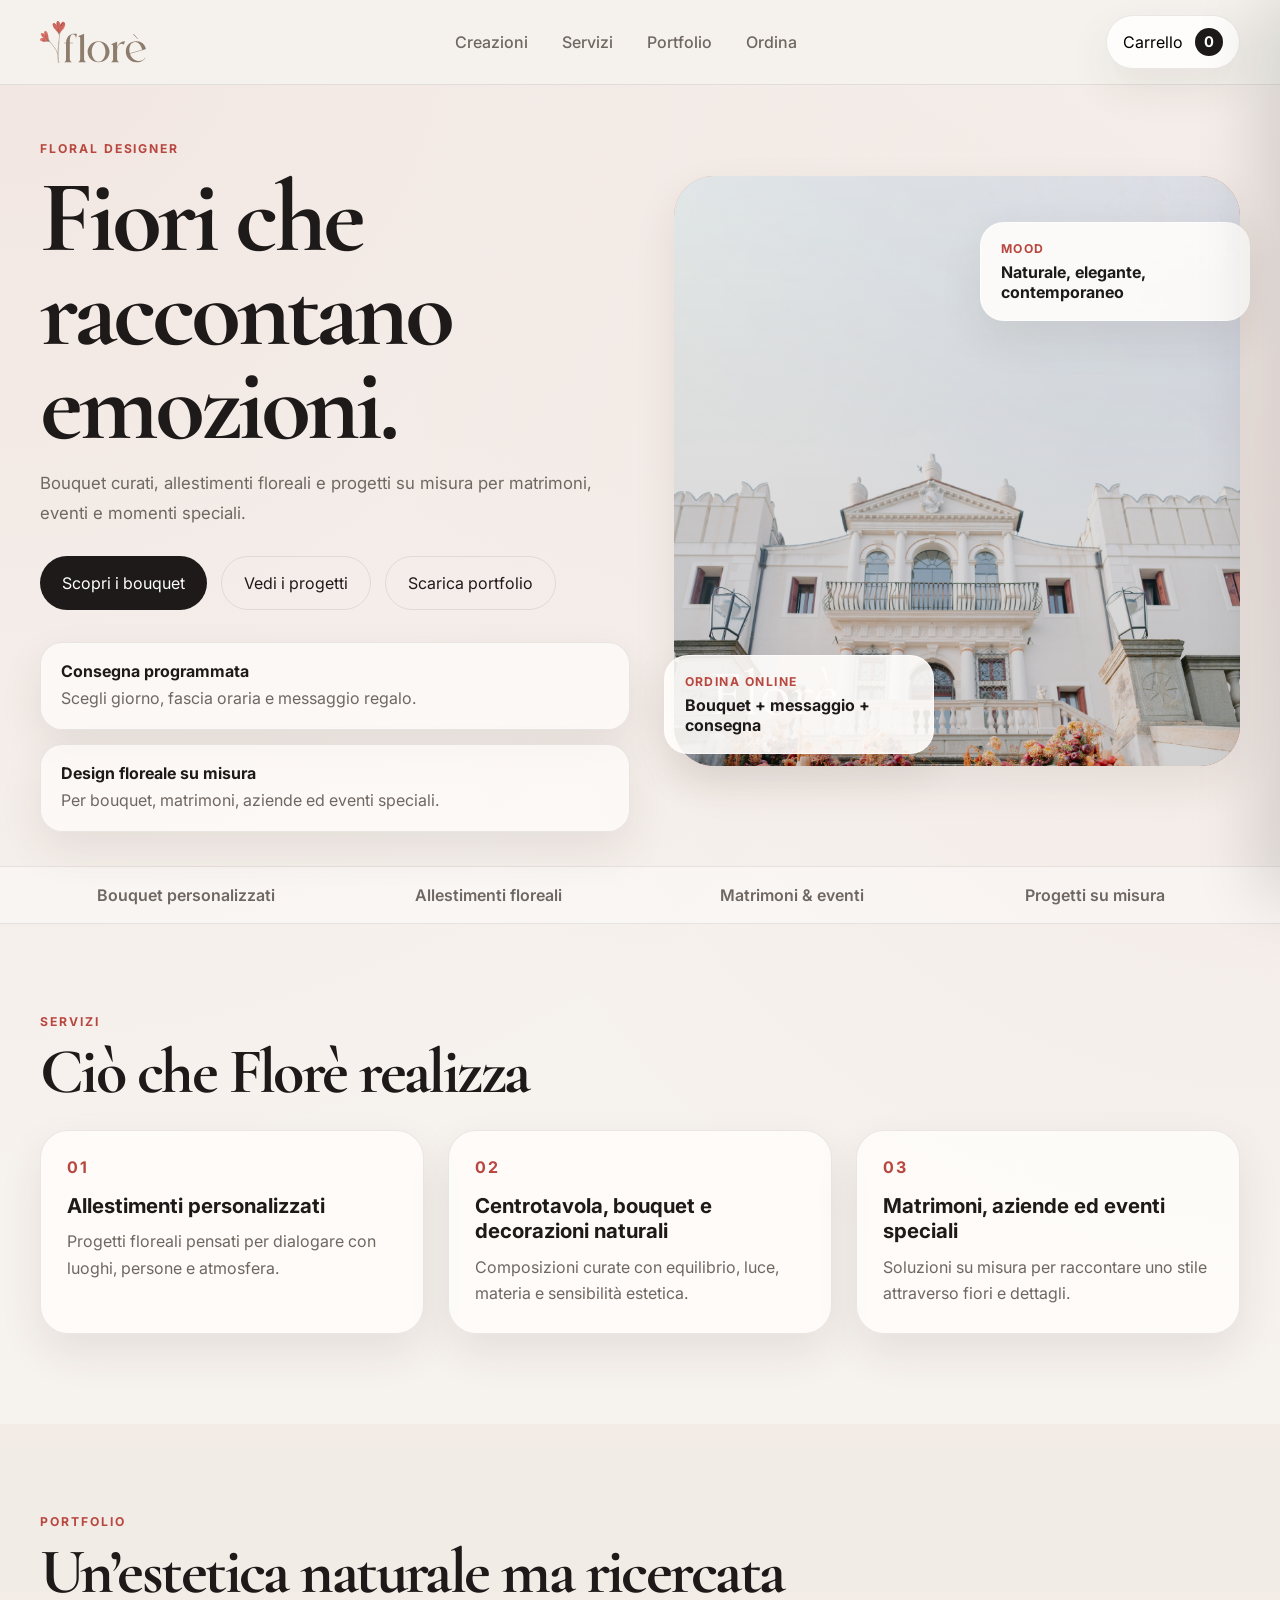
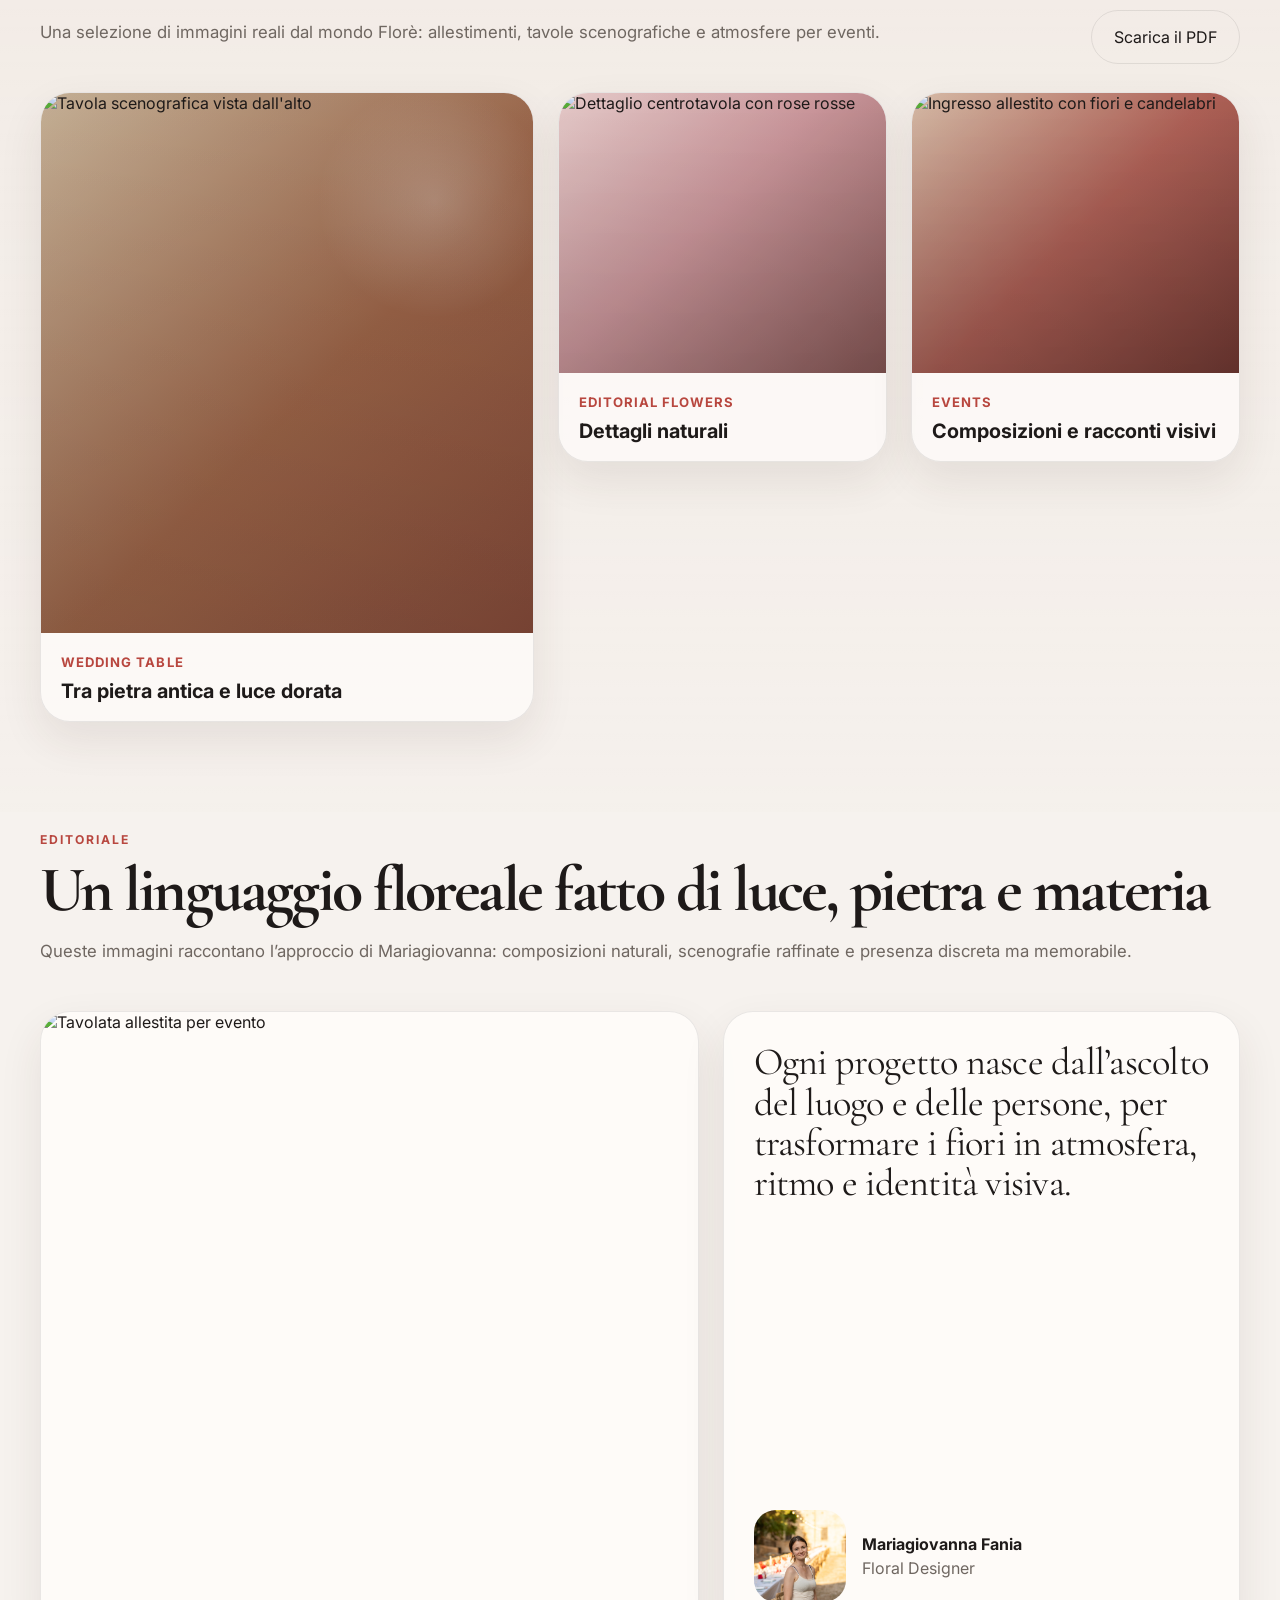
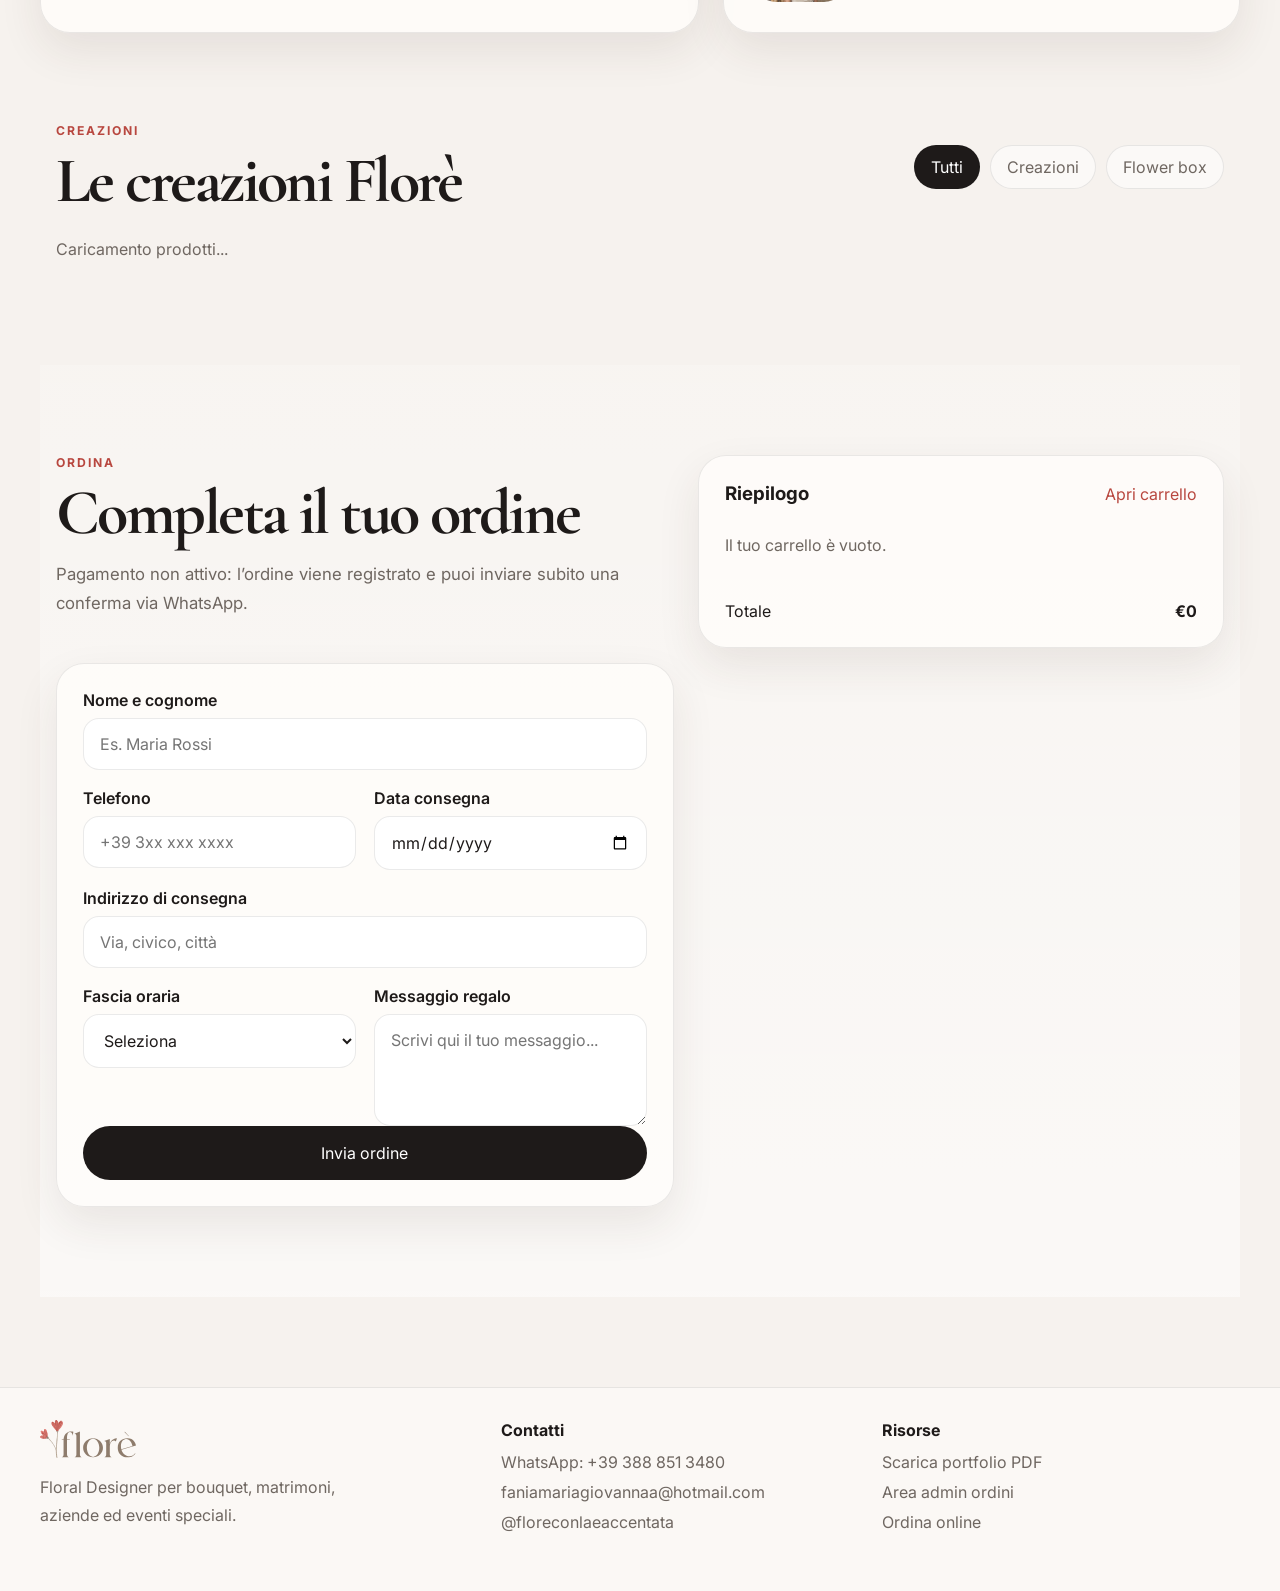
==== index.html @ 6ffa2787 "Update index.html" ====
<!DOCTYPE html>
<html lang="it">
<head>
  <meta charset="UTF-8" />
  <meta name="viewport" content="width=device-width, initial-scale=1.0" />
  <title>Florè — Flower Designer</title>
  <meta name="description" content="Bouquet, allestimenti floreali e progetti su misura per matrimoni, eventi e momenti speciali." />
  <link rel="preconnect" href="https://fonts.googleapis.com">
  <link rel="preconnect" href="https://fonts.gstatic.com" crossorigin>
  <link href="https://fonts.googleapis.com/css2?family=Cormorant+Garamond:wght@500;600;700&family=Inter:wght@400;500;600;700&display=swap" rel="stylesheet">
  <link rel="stylesheet" href="style.css" />
  <script src="https://cdn.jsdelivr.net/npm/@supabase/supabase-js@2"></script>
</head>
<body>
  <header class="site-header">
    <div class="container nav">
      <a href="#" class="brand" aria-label="Florè home">
        <img src="logo-flore.svg" alt="Florè" class="brand-logo" />
      </a>

      <button class="nav-toggle" id="navToggle" aria-label="Apri menu" type="button">☰</button>

      <nav class="desktop-nav">
        <a href="#bouquet">Creazioni</a>
        <a href="#servizi">Servizi</a>
        <a href="#portfolio">Portfolio</a>
        <a href="#checkout">Ordina</a>
      </nav>

      <div class="header-actions">
        <button class="cart-button" id="openCartBtn" aria-label="Apri carrello" type="button">
          <span>Carrello</span>
          <span class="cart-badge" id="cartCount">0</span>
        </button>
      </div>
    </div>

    <nav class="mobile-nav" id="mobileNav">
      <a href="#bouquet">Creazioni</a>
      <a href="#servizi">Servizi</a>
      <a href="#portfolio">Portfolio</a>
      <a href="#checkout">Ordina</a>
      <a href="portfolio-flore.pdf" download>Scarica portfolio</a>
    </nav>
  </header>

  <main>
    <section class="hero">
      <div class="container hero-grid">
        <div class="hero-copy">
          <p class="eyebrow">Floral Designer</p>
          <h1>Fiori che raccontano emozioni.</h1>
          <p class="hero-text">
            Bouquet curati, allestimenti floreali e progetti su misura per
            matrimoni, eventi e momenti speciali.
          </p>

          <div class="hero-actions">
            <a href="#bouquet" class="btn btn-primary">Scopri i bouquet</a>
            <a href="#portfolio" class="btn btn-secondary">Vedi i progetti</a>
            <a href="portfolio-flore.pdf" class="btn btn-secondary" download>Scarica portfolio</a>
          </div>

          <div class="hero-notes">
            <article class="note-card">
              <strong>Consegna programmata</strong>
              <span>Scegli giorno, fascia oraria e messaggio regalo.</span>
            </article>
            <article class="note-card">
              <strong>Design floreale su misura</strong>
              <span>Per bouquet, matrimoni, aziende ed eventi speciali.</span>
            </article>
          </div>
        </div>

        <div class="hero-media">
          <div class="hero-visual">
            <img src="hero-villa.png" alt="Allestimento floreale Florè in villa storica" class="hero-photo">
            <div class="hero-stamp">Florè</div>
          </div>
          <div class="hero-floating hero-floating-top">
            <span class="mini-label">Mood</span>
            <strong>Naturale, elegante, contemporaneo</strong>
          </div>
          <div class="hero-floating hero-floating-bottom">
            <span class="mini-label">Ordina online</span>
            <strong>Bouquet + messaggio + consegna</strong>
          </div>
        </div>
      </div>
    </section>

    <section class="strip">
      <div class="container strip-grid">
        <span>Bouquet personalizzati</span>
        <span>Allestimenti floreali</span>
        <span>Matrimoni & eventi</span>
        <span>Progetti su misura</span>
      </div>
    </section>

    <section class="section container" id="servizi">
      <div class="section-head">
        <div>
          <p class="eyebrow">Servizi</p>
          <h2>Ciò che Florè realizza</h2>
        </div>
      </div>

      <div class="services-grid">
        <article class="service-card">
          <div class="service-number">01</div>
          <h3>Allestimenti personalizzati</h3>
          <p>Progetti floreali pensati per dialogare con luoghi, persone e atmosfera.</p>
        </article>
        <article class="service-card">
          <div class="service-number">02</div>
          <h3>Centrotavola, bouquet e decorazioni naturali</h3>
          <p>Composizioni curate con equilibrio, luce, materia e sensibilità estetica.</p>
        </article>
        <article class="service-card">
          <div class="service-number">03</div>
          <h3>Matrimoni, aziende ed eventi speciali</h3>
          <p>Soluzioni su misura per raccontare uno stile attraverso fiori e dettagli.</p>
        </article>
      </div>
    </section>

    <section class="section portfolio-section" id="portfolio">
      <div class="container">
        <div class="section-head">
          <div>
            <p class="eyebrow">Portfolio</p>
            <h2>Un’estetica naturale ma ricercata</h2>
            <p class="section-copy">
              Una selezione di immagini reali dal mondo Florè: allestimenti, tavole scenografiche e atmosfere per eventi.
            </p>
          </div>
          <a href="portfolio-flore.pdf" class="btn btn-secondary" download>Scarica il PDF</a>
        </div>

        <div class="portfolio-grid">
          <article class="portfolio-card tall">
            <div class="portfolio-media media-1"><img src="hero-table-aerial.png" alt="Tavola scenografica vista dall'alto"></div>
            <div class="portfolio-content">
              <span class="portfolio-tag">Wedding table</span>
              <h3>Tra pietra antica e luce dorata</h3>
            </div>
          </article>

          <article class="portfolio-card">
            <div class="portfolio-media media-2"><img src="portfolio-table-detail.png" alt="Dettaglio centrotavola con rose rosse"></div>
            <div class="portfolio-content">
              <span class="portfolio-tag">Editorial flowers</span>
              <h3>Dettagli naturali</h3>
            </div>
          </article>

          <article class="portfolio-card">
            <div class="portfolio-media media-3"><img src="portfolio-archway.png" alt="Ingresso allestito con fiori e candelabri"></div>
            <div class="portfolio-content">
              <span class="portfolio-tag">Events</span>
              <h3>Composizioni e racconti visivi</h3>
            </div>
          </article>
        </div>
      </div>
    
    </section>

    <section class="section container editorial-section">
      <div class="section-head">
        <div>
          <p class="eyebrow">Editoriale</p>
          <h2>Un linguaggio floreale fatto di luce, pietra e materia</h2>
          <p class="section-copy">Queste immagini raccontano l’approccio di Mariagiovanna: composizioni naturali, scenografie raffinate e presenza discreta ma memorabile.</p>
        </div>
      </div>

      <div class="editorial-grid">
        <article class="editorial-card">
          <img src="portfolio-long-table.png" alt="Tavolata allestita per evento" class="editorial-photo">
        </article>
        <article class="editorial-card editorial-card-text">
          <p class="editorial-quote">Ogni progetto nasce dall’ascolto del luogo e delle persone, per trasformare i fiori in atmosfera, ritmo e identità visiva.</p>
          <div class="editorial-person">
            <img src="portfolio-mariagiovanna.png" alt="Mariagiovanna Fania" class="editorial-person-photo">
            <div>
              <strong>Mariagiovanna Fania</strong>
              <span>Floral Designer</span>
            </div>
          </div>
        </article>
      </div>

    <section class="section container" id="bouquet">
      <div class="section-head section-head-products">
        <div>
          <p class="eyebrow">Creazioni</p>
          <h2>Le creazioni Florè</h2>
        </div>

        <div class="filters">
          <button class="filter-btn active" data-filter="all" type="button">Tutti</button>
          <button class="filter-btn" data-filter="bouquet" type="button">Creazioni</button>
          <button class="filter-btn" data-filter="box" type="button">Flower box</button>
        </div>
      </div>

      <p id="productsState" class="state-message">Caricamento prodotti...</p>
      <div id="products" class="products-grid"></div>
    </section>

    <section class="section checkout-section" id="checkout">
      <div class="container checkout-layout">
        <div>
          <div class="section-head">
            <div>
              <p class="eyebrow">Ordina</p>
              <h2>Completa il tuo ordine</h2>
              <p class="section-copy">Pagamento non attivo: l’ordine viene registrato e puoi inviare subito una conferma via WhatsApp.</p>
            </div>
          </div>

          <form id="checkoutForm" class="checkout-card">
            <div class="form-grid">
              <div class="field full">
                <label for="customerName">Nome e cognome</label>
                <input type="text" id="customerName" required placeholder="Es. Maria Rossi">
              </div>

              <div class="field">
                <label for="customerPhone">Telefono</label>
                <input type="tel" id="customerPhone" required placeholder="+39 3xx xxx xxxx">
              </div>

              <div class="field">
                <label for="deliveryDate">Data consegna</label>
                <input type="date" id="deliveryDate" required>
              </div>

              <div class="field full">
                <label for="deliveryAddress">Indirizzo di consegna</label>
                <input type="text" id="deliveryAddress" required placeholder="Via, civico, città">
              </div>

              <div class="field">
                <label for="deliveryTime">Fascia oraria</label>
                <select id="deliveryTime" required>
                  <option value="">Seleziona</option>
                  <option>09:00 - 12:00</option>
                  <option>12:00 - 15:00</option>
                  <option>15:00 - 18:00</option>
                  <option>18:00 - 20:00</option>
                </select>
              </div>

              <div class="field">
                <label for="cardMessage">Messaggio regalo</label>
                <textarea id="cardMessage" rows="4" placeholder="Scrivi qui il tuo messaggio..."></textarea>
              </div>
            </div>

            <button class="btn btn-primary btn-block" id="submitOrderBtn" type="submit">Invia ordine</button>
          </form>
        </div>

        <aside class="summary-card">
          <div class="summary-head">
            <h3>Riepilogo</h3>
            <button class="text-button" id="openCartBtnSecondary" type="button">Apri carrello</button>
          </div>

          <div id="summaryItems" class="summary-items">
            <p class="empty-message">Il tuo carrello è vuoto.</p>
          </div>

          <div class="summary-row total-row">
            <span>Totale</span>
            <strong id="summaryTotal">€0</strong>
          </div>
        </aside>
      </div>
    </section>
  </main>

  <footer class="site-footer">
    <div class="container footer-grid">
      <div>
        <img src="logo-flore.svg" alt="Florè" class="footer-logo">
        <p class="footer-copy">Floral Designer per bouquet, matrimoni, aziende ed eventi speciali.</p>
      </div>

      <div>
        <h4>Contatti</h4>
        <ul class="footer-list">
          <li><a href="https://wa.me/393888513480?text=Ciao%20Flor%C3%A8%2C%20vorrei%20ricevere%20informazioni%20sulle%20tue%20creazioni%20floreali." target="_blank" rel="noreferrer">WhatsApp: +39 388 851 3480</a></li>
          <li><a href="mailto:faniamariagiovannaa@hotmail.com">faniamariagiovannaa@hotmail.com</a></li>
          <li><a href="https://instagram.com/floreconlaeaccentata" target="_blank" rel="noreferrer">@floreconlaeaccentata</a></li>
        </ul>
      </div>

      <div>
        <h4>Risorse</h4>
        <ul class="footer-list">
          <li><a href="portfolio-flore.pdf" download>Scarica portfolio PDF</a></li>
          <li><a href="admin.html">Area admin ordini</a></li>
          <li><a href="#checkout">Ordina online</a></li>
        </ul>
      </div>
    </div>
  </footer>

  <aside class="cart-drawer" id="cartDrawer" aria-hidden="true">
    <div class="cart-overlay" id="cartOverlay"></div>

    <div class="cart-panel">
      <div class="cart-header">
        <h3>Il tuo carrello</h3>
        <button class="icon-button" id="closeCartBtn" type="button" aria-label="Chiudi carrello">✕</button>
      </div>

      <div id="cartItems" class="cart-items">
        <p class="empty-message">Non hai ancora aggiunto prodotti.</p>
      </div>

      <div class="cart-footer">
        <div class="summary-row total-row">
          <span>Totale</span>
          <strong id="cartTotal">€0</strong>
        </div>
        <a href="#checkout" class="btn btn-primary btn-block" id="goCheckoutBtn">Vai al checkout</a>
      </div>
    </div>
  </aside>

  <div class="toast" id="toast"></div>


  <div class="wa-modal" id="waModal" aria-hidden="true">
    <div class="wa-modal-overlay" id="waModalOverlay"></div>
    <div class="wa-modal-card">
      <span class="mini-label">Ordine registrato</span>
      <h3>Continua su WhatsApp</h3>
      <p>Per confermare più rapidamente il tuo ordine, puoi inviare subito il messaggio già compilato a Florè.</p>
      <div class="wa-modal-actions">
        <a href="#" id="waModalLink" class="btn btn-primary btn-block" target="_blank" rel="noreferrer">Apri WhatsApp</a>
        <button type="button" id="waModalClose" class="btn btn-secondary btn-block">Chiudi</button>
      </div>
    </div>
  </div>

  <script src="script.js"></script>
</body>
</html>
---- style.css ----
*{box-sizing:border-box}
:root{
  --bg:#f6f2ee;
  --bg-2:#efe7e0;
  --surface:#fffdfb;
  --surface-2:#f8f1eb;
  --text:#1e1a19;
  --muted:#6f6761;
  --line:rgba(30,26,25,.09);
  --brand:#b8473f;
  --brand-dark:#973a34;
  --shadow:0 18px 44px rgba(63,42,37,.09);
  --radius:28px;
  --container:1200px;
}
html{scroll-behavior:smooth}
body{
  margin:0;
  font-family:"Inter",sans-serif;
  color:var(--text);
  background:
    radial-gradient(circle at top left, rgba(184,71,63,.07), transparent 24%),
    radial-gradient(circle at right 10%, rgba(184,71,63,.05), transparent 20%),
    var(--bg);
}
body.no-scroll{overflow:hidden}
img{display:block;max-width:100%}
.container{width:min(calc(100% - 32px), var(--container));margin:0 auto}
.section{padding:90px 0}
.site-header{
  position:sticky;top:0;z-index:70;
  background:rgba(246,242,238,.9);
  border-bottom:1px solid var(--line);
  backdrop-filter:blur(16px);
}
.nav{
  display:flex;align-items:center;justify-content:space-between;gap:16px;min-height:84px;
}
.brand{display:inline-flex;align-items:center}
.brand-logo{height:42px;width:auto}
.desktop-nav{display:flex;gap:34px}
.desktop-nav a,.mobile-nav a{
  text-decoration:none;color:var(--muted);font-weight:500
}
.desktop-nav a:hover,.mobile-nav a:hover{color:var(--text)}
.nav-toggle{
  display:none;border:none;background:transparent;font-size:1.6rem;color:var(--text);cursor:pointer
}
.mobile-nav{
  display:none;
  border-top:1px solid var(--line);
  padding:0 16px 16px;
  background:rgba(246,242,238,.96);
}
.mobile-nav.open{display:grid;gap:14px}
.cart-button,.btn,.filter-btn,.icon-button,.text-button,.qty-button{
  font:inherit;border:none;cursor:pointer
}
.cart-button{
  display:inline-flex;align-items:center;gap:12px;
  background:var(--surface);
  border:1px solid var(--line);
  box-shadow:var(--shadow);
  border-radius:999px;padding:12px 16px;
}
.cart-badge{
  width:28px;height:28px;border-radius:50%;
  display:grid;place-items:center;
  background:var(--text);color:#fff;font-size:.92rem;font-weight:700
}
.hero{padding:56px 0 34px}
.hero-grid{
  display:grid;grid-template-columns:1.02fr .98fr;gap:44px;align-items:center
}
.eyebrow{
  margin:0 0 14px;
  color:var(--brand);text-transform:uppercase;letter-spacing:.16em;font-size:.76rem;font-weight:700
}
.hero h1,.section-head h2{
  margin:0;
  font-family:"Cormorant Garamond",serif;
  line-height:.92;letter-spacing:-.04em
}
.hero h1{font-size:clamp(3.8rem, 8vw, 7rem);max-width:7ch}
.hero-text,.section-copy{
  color:var(--muted);line-height:1.75;font-size:1.05rem
}
.hero-actions{display:flex;flex-wrap:wrap;gap:14px;margin-top:28px}
.btn{
  min-height:54px;padding:0 22px;border-radius:999px;
  display:inline-flex;align-items:center;justify-content:center;text-decoration:none;
  transition:transform .18s ease, background .18s ease
}
.btn:hover{transform:translateY(-1px)}
.btn-primary{background:var(--text);color:#fff}
.btn-primary:hover{background:#111}
.btn-secondary{background:transparent;border:1px solid var(--line);color:var(--text)}
.btn-block{width:100%}
.hero-notes{display:grid;gap:14px;margin-top:32px}
.note-card{
  background:rgba(255,253,251,.72);
  border:1px solid var(--line);
  border-radius:22px;
  box-shadow:var(--shadow);
  padding:18px 20px;
}
.note-card strong{display:block;margin-bottom:5px}
.note-card span{color:var(--muted);line-height:1.55}
.hero-media{position:relative;min-height:620px}
.hero-visual{
  min-height:590px;border-radius:40px;box-shadow:var(--shadow);
  background:
    radial-gradient(circle at 76% 23%, rgba(255,255,255,.42), transparent 14%),
    radial-gradient(circle at 70% 76%, rgba(255,255,255,.28), transparent 16%),
    linear-gradient(155deg, #d7a693 0%, #c27b72 40%, #b8473f 100%);
  position:relative;overflow:hidden
}
.hero-visual:before{
  content:"";
  position:absolute;inset:0;
  background:
    radial-gradient(circle at 70% 26%, rgba(255,255,255,.5) 0 9%, transparent 10%),
    radial-gradient(circle at 83% 36%, rgba(255,255,255,.28) 0 7%, transparent 8%),
    radial-gradient(circle at 64% 43%, rgba(255,255,255,.36) 0 7%, transparent 8%),
    radial-gradient(circle at 71% 56%, rgba(255,255,255,.26) 0 8%, transparent 9%);
}
.hero-stamp{
  position:absolute;left:36px;bottom:34px;
  font-family:"Cormorant Garamond",serif;font-size:4rem;color:rgba(255,255,255,.85)
}
.hero-floating{
  position:absolute;
  background:rgba(255,253,251,.9);
  border:1px solid rgba(255,255,255,.65);
  border-radius:24px;
  box-shadow:var(--shadow);
  padding:18px 20px;
  max-width:270px
}
.hero-floating-top{right:-10px;top:46px}
.hero-floating-bottom{left:-10px;bottom:42px}
.mini-label{
  display:block;margin-bottom:6px;
  color:var(--brand);text-transform:uppercase;letter-spacing:.12em;font-size:.76rem;font-weight:700
}
.strip{
  padding:18px 0;border-top:1px solid var(--line);border-bottom:1px solid var(--line);
  background:rgba(255,255,255,.35)
}
.strip-grid{
  display:grid;grid-template-columns:repeat(4,1fr);gap:12px;text-align:center;font-weight:600;color:var(--muted)
}
.section-head{
  display:flex;justify-content:space-between;align-items:end;gap:16px;margin-bottom:28px
}
.section-head h2{font-size:clamp(2.3rem, 5vw, 4rem)}
.services-grid{
  display:grid;grid-template-columns:repeat(3,1fr);gap:24px
}
.service-card,.summary-card,.checkout-card,.product-card{
  background:rgba(255,253,251,.82);
  border:1px solid var(--line);
  border-radius:28px;
  box-shadow:var(--shadow)
}
.service-card{padding:26px}
.service-number{
  color:var(--brand);font-weight:700;letter-spacing:.12em;margin-bottom:16px
}
.service-card h3{margin:0 0 10px;font-size:1.28rem;line-height:1.25}
.service-card p{margin:0;color:var(--muted);line-height:1.65}
.portfolio-section{background:linear-gradient(180deg, rgba(255,255,255,.18), rgba(255,255,255,.4)), var(--bg-2)}
.portfolio-grid{
  display:grid;grid-template-columns:1.2fr .8fr .8fr;gap:24px
}
.portfolio-card{
  overflow:hidden;border-radius:30px;background:rgba(255,253,251,.7);border:1px solid var(--line);box-shadow:var(--shadow)
}
.portfolio-card.tall{grid-row:span 2}
.portfolio-media{
  min-height:280px;
  background-size:cover;background-position:center;
}
.tall .portfolio-media{min-height:100%}
.media-1{
  background:
    linear-gradient(180deg, rgba(0,0,0,.08), rgba(0,0,0,.05)),
    radial-gradient(circle at 80% 20%, rgba(255,255,255,.25), transparent 20%),
    linear-gradient(135deg, #d8c1a4, #a56a4c 55%, #8d4f3d);
}
.media-2{
  background:
    linear-gradient(180deg, rgba(0,0,0,.05), rgba(0,0,0,.08)),
    linear-gradient(135deg, #f6d9d8, #d8a0a5 45%, #8d5b59);
}
.media-3{
  background:
    linear-gradient(180deg, rgba(0,0,0,.06), rgba(0,0,0,.12)),
    linear-gradient(135deg, #e7cab4, #bc685d 50%, #7d3f38);
}
.portfolio-content{padding:18px 20px}
.portfolio-tag{color:var(--brand);font-size:.82rem;font-weight:700;letter-spacing:.08em;text-transform:uppercase}
.portfolio-content h3{margin:8px 0 0;font-size:1.24rem}
.section-head-products{align-items:center}
.filters{display:flex;flex-wrap:wrap;gap:10px}
.filter-btn{
  border:1px solid var(--line);padding:11px 16px;border-radius:999px;background:rgba(255,255,255,.55);color:var(--muted)
}
.filter-btn.active{background:var(--text);color:#fff}
.state-message{color:var(--muted);margin:0 0 16px}
.state-message.hidden{display:none}
.products-grid{
  display:grid;grid-template-columns:repeat(3,minmax(0,1fr));gap:28px
}
.product-card{overflow:hidden;display:flex;flex-direction:column}
.product-image{
  aspect-ratio:4/3;background:
    radial-gradient(circle at 74% 22%, rgba(255,255,255,.5), transparent 20%),
    linear-gradient(155deg, #e0b9b1 0%, #cb847b 50%, #b8473f 100%)
}
.product-image img{width:100%;height:100%;object-fit:cover}
.product-content{padding:22px;display:flex;flex-direction:column;gap:12px;flex:1}
.product-category{
  display:inline-flex;align-items:center;min-height:32px;padding:0 12px;border-radius:999px;
  background:var(--surface-2);color:var(--brand);font-size:.8rem;font-weight:700;text-transform:capitalize
}
.product-title{margin:0;font-size:1.44rem;line-height:1.15}
.product-description{margin:0;color:var(--muted);line-height:1.65;min-height:54px}
.product-bottom{display:flex;justify-content:space-between;align-items:end;gap:16px;margin-top:auto}
.product-price{font-size:1.64rem;font-weight:800}
.checkout-section{background:linear-gradient(180deg, rgba(255,255,255,.2), rgba(255,255,255,.5))}
.checkout-layout{display:grid;grid-template-columns:1.08fr .92fr;gap:24px;align-items:start}
.checkout-card,.summary-card{padding:26px}
.form-grid{display:grid;grid-template-columns:repeat(2,1fr);gap:18px}
.field{display:flex;flex-direction:column;gap:8px}
.field.full{grid-column:1/-1}
label{font-weight:600}
input,select,textarea{
  width:100%;padding:15px 16px;border-radius:16px;border:1px solid var(--line);
  background:rgba(255,255,255,.88);font:inherit;color:var(--text);resize:vertical
}
input:focus,select:focus,textarea:focus{
  outline:2px solid rgba(184,71,63,.16);border-color:rgba(184,71,63,.45)
}
.summary-head,.summary-row{
  display:flex;justify-content:space-between;align-items:center;gap:12px
}
.summary-head{margin-bottom:14px}
.summary-head h3{margin:0}
.summary-items{display:grid;gap:10px;margin-bottom:18px}
.summary-item,.cart-item{display:grid;gap:8px;padding:14px 0;border-bottom:1px solid var(--line)}
.summary-item-top,.cart-item-top{
  display:flex;align-items:start;justify-content:space-between;gap:12px
}
.summary-item small,.cart-item small,.empty-message{color:var(--muted)}
.total-row{padding-top:12px}
.text-button{background:transparent;color:var(--brand);padding:0}
.cart-drawer{
  position:fixed;inset:0;z-index:95;pointer-events:none
}
.cart-drawer.open{pointer-events:auto}
.cart-overlay{
  position:absolute;inset:0;background:rgba(28,21,19,.34);opacity:0;transition:opacity .22s ease
}
.cart-drawer.open .cart-overlay{opacity:1}
.cart-panel{
  position:absolute;top:0;right:0;height:100%;width:min(460px,100%);
  background:var(--surface);border-left:1px solid var(--line);
  box-shadow:-24px 0 60px rgba(0,0,0,.12);
  display:flex;flex-direction:column;padding:24px;
  transform:translateX(100%);transition:transform .24s ease
}
.cart-drawer.open .cart-panel{transform:translateX(0)}
.cart-header,.cart-footer{
  display:flex;justify-content:space-between;align-items:center;gap:14px
}
.cart-header{padding-bottom:14px;border-bottom:1px solid var(--line)}
.cart-header h3{margin:0;font-size:1.9rem;font-family:"Cormorant Garamond",serif}
.cart-items{flex:1;overflow:auto;padding:8px 0}
.icon-button{
  width:46px;height:46px;border-radius:50%;background:var(--surface-2);font-size:1.1rem
}
.cart-actions-inline{
  display:flex;align-items:center;gap:8px;flex-wrap:wrap
}
.qty-button{
  width:34px;height:34px;border-radius:10px;border:1px solid var(--line);background:#fff
}
.toast{
  position:fixed;left:50%;bottom:26px;transform:translateX(-50%) translateY(20px);
  padding:14px 18px;border-radius:999px;background:var(--text);color:#fff;
  opacity:0;pointer-events:none;transition:.22s ease;z-index:120
}
.toast.show{opacity:1;transform:translateX(-50%) translateY(0)}
@media (max-width:1100px){
  .hero-grid,.checkout-layout,.products-grid,.services-grid,.portfolio-grid,.strip-grid{grid-template-columns:1fr 1fr}
  .portfolio-card.tall{grid-row:auto}
  .hero-media{min-height:480px}
  .hero-visual{min-height:450px}
}
@media (max-width:840px){
  .desktop-nav{display:none}
  .nav-toggle{display:block}
  .hero-grid,.checkout-layout,.products-grid,.services-grid,.portfolio-grid,.strip-grid,.form-grid{grid-template-columns:1fr}
  .hero h1{max-width:none}
  .hero-media{min-height:auto}
  .hero-visual{min-height:360px}
  .hero-floating-top{right:14px;top:14px}
  .hero-floating-bottom{left:14px;bottom:14px}
  .section{padding:70px 0}
  .section-head{flex-direction:column;align-items:start}
}
@media (max-width:560px){
  .container{width:min(calc(100% - 20px), var(--container))}
  .nav{min-height:76px}
  .brand-logo{height:34px}
  .cart-button{padding:10px 14px}
  .cart-button span:first-child{display:none}
  .hero h1{font-size:3.2rem}
  .hero-text,.section-copy{font-size:1rem}
  .hero-visual{min-height:300px;border-radius:28px}
  .hero-stamp{font-size:2.8rem;left:20px;bottom:18px}
  .hero-floating{max-width:220px;padding:14px 16px}
  .product-content,.service-card,.checkout-card,.summary-card,.cart-panel{padding:18px}
  .product-price{font-size:1.45rem}
}


.header-actions{display:flex;align-items:center;gap:14px}
.ghost-link{text-decoration:none;color:var(--muted);font-weight:600}
.ghost-link:hover{color:var(--text)}
.desktop-only{display:inline-flex}
.footer-logo{height:38px;width:auto;margin-bottom:16px}
.site-footer{
  padding:32px 0 46px;
  border-top:1px solid var(--line);
  background:rgba(255,253,251,.6)
}
.footer-grid{
  display:grid;
  grid-template-columns:1.1fr .9fr .9fr;
  gap:24px
}
.footer-copy{color:var(--muted);line-height:1.7;max-width:34ch}
.site-footer h4{margin:0 0 12px;font-size:1rem}
.footer-list{list-style:none;padding:0;margin:0;display:grid;gap:10px}
.footer-list a{text-decoration:none;color:var(--muted)}
.footer-list a:hover{color:var(--text)}
.admin-body{background:var(--bg)}
.admin-wrap{display:grid;gap:24px}
.admin-grid{display:grid;grid-template-columns:.86fr 1.14fr;gap:24px;align-items:start}
.admin-title{margin:0 0 18px;font-size:1.4rem}
.admin-form{grid-template-columns:1fr}
.admin-actions-row{display:flex;gap:10px;flex-wrap:wrap;margin-top:18px}
.orders-list{display:grid;gap:14px}
.order-admin-card{
  border:1px solid var(--line);
  border-radius:18px;
  padding:16px;
  background:rgba(255,255,255,.6)
}
.order-admin-head{
  display:flex;justify-content:space-between;gap:12px;align-items:start;margin-bottom:10px
}
.order-meta{color:var(--muted);display:grid;gap:5px;font-size:.95rem}
.order-items-list{margin-top:12px;padding-top:12px;border-top:1px solid var(--line);display:grid;gap:8px}
.admin-chip{
  display:inline-flex;align-items:center;min-height:30px;padding:0 10px;border-radius:999px;
  background:var(--surface-2);color:var(--brand);font-size:.82rem;font-weight:700
}
@media (max-width:840px){
  .footer-grid,.admin-grid{grid-template-columns:1fr}
  .desktop-only{display:none}
}


/* v5 mobile & hierarchy fixes */
.hero-actions .btn{white-space:nowrap}
.summary-card{position:sticky;top:106px}
.site-header .container{position:relative}
@media (max-width:840px){
  .summary-card{position:static}
}
@media (max-width:560px){
  .container{width:min(calc(100% - 16px), var(--container))}
  .nav{min-height:64px;gap:8px}
  .site-header{backdrop-filter:blur(10px)}
  .brand-logo{height:28px}
  .nav-toggle{
    width:42px;height:42px;display:grid;place-items:center;
    padding:0;border-radius:12px;background:transparent;font-size:2rem;line-height:1
  }
  .header-actions{gap:8px}
  .cart-button{
    width:46px;height:46px;min-height:46px;
    padding:0;justify-content:center;border-radius:50%
  }
  .cart-badge{
    width:34px;height:34px;font-size:1rem
  }
  .hero{padding:18px 0 18px}
  .hero-grid{gap:18px}
  .hero h1{font-size:2.75rem;line-height:.96}
  .eyebrow{margin-bottom:10px;font-size:.72rem}
  .hero-text{margin-top:14px}
  .hero-actions{
    display:grid;grid-template-columns:1fr 1fr;gap:10px;margin-top:20px
  }
  .hero-actions .btn{
    width:100%;min-height:48px;padding:0 14px;font-size:1rem
  }
  .hero-actions .btn:last-child{grid-column:1 / -1}
  .hero-notes{margin-top:18px}
  .note-card{padding:16px;border-radius:18px}
  .hero-visual{min-height:220px}
  .hero-floating{display:none}
  .strip{padding:12px 0}
  .strip-grid{gap:8px;font-size:.88rem}
  .section{padding:46px 0}
  .section-head{margin-bottom:18px}
  .section-head h2{font-size:2.2rem}
  .service-card{padding:18px;border-radius:20px}
  .products-grid{gap:18px}
  .product-card{border-radius:20px}
  .product-content{padding:16px}
  .product-description{min-height:auto}
  .checkout-card,.summary-card{padding:16px;border-radius:20px}
  .form-grid{gap:14px}
  input,select,textarea{padding:14px 15px}
  .cart-panel{padding:18px}
  .cart-header h3{font-size:1.6rem}
  .footer-grid{gap:18px}
}


.admin-stats{
  display:grid;
  grid-template-columns:1fr 1fr;
  gap:12px;
  margin-top:18px
}
.admin-stat-card{
  border:1px solid var(--line);
  border-radius:18px;
  padding:14px 16px;
  background:rgba(255,255,255,.6);
  display:grid;
  gap:6px
}
.admin-stat-card small{color:var(--muted)}
.admin-stat-card strong{font-size:1.6rem}
.orders-toolbar{
  display:flex;
  align-items:flex-start;
  justify-content:space-between;
  gap:16px;
  margin-bottom:18px
}
.orders-filters{
  display:flex;
  flex-wrap:wrap;
  gap:10px
}
.order-actions{
  display:flex;
  gap:10px;
  flex-wrap:wrap;
  margin-top:14px
}
.btn-danger{
  background:#8e2f29;
  color:#fff
}
.btn-danger:hover{
  background:#772620
}
@media (max-width:840px){
  .orders-toolbar{flex-direction:column}
  .admin-stats{grid-template-columns:1fr}
}


.products-admin-grid{grid-template-columns:.9fr 1.1fr}
.admin-separator{
  border:none;
  border-top:1px solid var(--line);
  margin:20px 0
}
.product-admin-preview{
  display:grid;
  grid-template-columns:140px 1fr;
  gap:16px;
  align-items:start;
  margin-top:10px
}
.product-admin-image{
  border:1px solid var(--line);
  border-radius:16px;
  overflow:hidden;
  min-height:120px;
  background:rgba(255,255,255,.6);
  display:grid;
  place-items:center;
  color:var(--muted);
  text-align:center;
  padding:10px
}
.product-admin-image img{
  width:100%;
  height:120px;
  object-fit:cover
}
@media (max-width:840px){
  .products-admin-grid{grid-template-columns:1fr}
  .product-admin-preview{grid-template-columns:1fr}
  .product-admin-image img{height:180px}
}

/* v8 links between admin sections */
@media (max-width:840px){
  .header-actions{flex-wrap:wrap}
}


/* v9 frontend image upgrade */
.hero-photo{
  width:100%;
  height:100%;
  object-fit:cover;
  display:block;
  position:absolute;
  inset:0;
}
.hero-visual::after{
  content:"";
  position:absolute;
  inset:0;
  background:linear-gradient(180deg, rgba(0,0,0,.05), rgba(0,0,0,.12) 40%, rgba(0,0,0,.18));
}
.hero-stamp{
  z-index:2;
  color:rgba(255,255,255,.92)
}
.portfolio-media{
  min-height:280px;
  position:relative;
  overflow:hidden;
}
.portfolio-media img{
  width:100%;
  height:100%;
  object-fit:cover;
  display:block;
}
.portfolio-media::after{
  content:"";
  position:absolute;
  inset:0;
  background:linear-gradient(180deg, rgba(0,0,0,.02), rgba(0,0,0,.12));
  pointer-events:none;
}
.editorial-section{
  padding-top:20px;
}
.editorial-grid{
  display:grid;
  grid-template-columns:1.12fr .88fr;
  gap:24px;
  align-items:stretch;
}
.editorial-card{
  background:rgba(255,253,251,.82);
  border:1px solid var(--line);
  border-radius:30px;
  overflow:hidden;
  box-shadow:var(--shadow);
}
.editorial-photo{
  width:100%;
  height:100%;
  min-height:620px;
  object-fit:cover;
  display:block;
}
.editorial-card-text{
  padding:30px;
  display:flex;
  flex-direction:column;
  justify-content:space-between;
  gap:24px;
}
.editorial-quote{
  margin:0;
  font-family:"Cormorant Garamond",serif;
  font-size:2.4rem;
  line-height:1.05;
  letter-spacing:-.02em;
}
.editorial-person{
  display:flex;
  align-items:center;
  gap:16px;
}
.editorial-person-photo{
  width:92px;
  height:92px;
  border-radius:22px;
  object-fit:cover;
}
.editorial-person span{
  display:block;
  color:var(--muted);
  margin-top:4px;
}
@media (max-width:1100px){
  .editorial-grid{grid-template-columns:1fr}
  .editorial-photo{min-height:420px}
}
@media (max-width:560px){
  .hero h1{font-size:2.5rem}
  .hero-visual{min-height:260px}
  .editorial-card{border-radius:22px}
  .editorial-card-text{padding:18px}
  .editorial-quote{font-size:1.9rem}
  .editorial-person-photo{width:72px;height:72px;border-radius:18px}
  .portfolio-media{min-height:220px}
}


/* v10 front-end polish */
.desktop-nav a,
.mobile-nav a{
  position:relative;
}
.desktop-nav a::after{
  content:"";
  position:absolute;
  left:0;
  right:0;
  bottom:-8px;
  height:2px;
  background:var(--brand);
  transform:scaleX(0);
  transform-origin:center;
  transition:transform .2s ease;
}
.desktop-nav a:hover::after{transform:scaleX(1)}
.ghost-link{
  white-space:nowrap;
}
.portfolio-card{
  display:flex;
  flex-direction:column;
}
.portfolio-card.tall .portfolio-content{
  margin-top:auto;
}
.portfolio-card.tall{
  min-height:100%;
}
.portfolio-card.tall .portfolio-media{
  flex:1;
  min-height:540px;
}
@media (max-width:1100px){
  .portfolio-card.tall .portfolio-media{min-height:320px}
}
@media (max-width:560px){
  .site-header{
    position:sticky;
    top:0;
  }
  .nav{
    min-height:68px;
    grid-template-columns:auto 1fr auto;
  }
  .brand{
    min-width:auto;
  }
  .brand-logo{height:30px}
  .nav-toggle{
    width:44px;
    height:44px;
    margin-inline:auto;
    border-radius:14px;
    background:rgba(255,255,255,.36);
    border:1px solid var(--line);
    font-size:1.9rem;
  }
  .mobile-nav{
    padding:12px 16px 16px;
    gap:10px;
  }
  .mobile-nav a{
    display:block;
    padding:12px 14px;
    border-radius:14px;
    background:rgba(255,255,255,.55);
    border:1px solid var(--line);
    color:var(--text);
  }
  .cart-button{
    width:52px;
    height:52px;
    min-height:52px;
    border-radius:50%;
    background:#fff;
  }
  .cart-badge{
    width:36px;
    height:36px;
  }
  .hero{
    padding-top:14px;
  }
  .hero-grid{
    gap:14px;
  }
  .hero-copy{
    order:1;
  }
  .hero-media{
    order:2;
  }
  .hero h1{
    font-size:2.8rem;
    letter-spacing:-.045em;
  }
  .hero-text{
    font-size:1rem;
    line-height:1.55;
    margin-bottom:0;
  }
  .hero-actions .btn{
    min-height:50px;
  }
  .portfolio-grid{
    gap:18px;
  }
  .portfolio-content{
    padding:14px 16px 16px;
  }
  .portfolio-content h3{
    font-size:1.12rem;
  }
  .section-head-products{
    gap:14px;
  }
  .filters{
    width:100%;
    overflow:auto;
    flex-wrap:nowrap;
    padding-bottom:4px;
  }
  .filter-btn{
    flex:0 0 auto;
  }
}


/* v11 hero overlay fix */
.hero-visual{
  isolation:isolate;
}
.hero-stamp{
  pointer-events:none;
  user-select:none;
  max-width:68%;
  text-shadow:0 4px 18px rgba(0,0,0,.12);
}
.hero-floating{
  z-index:3;
}
.hero-stamp{
  z-index:1;
}
.hero-photo{
  z-index:0;
}
@media (max-width:840px){
  .hero-stamp{
    max-width:54%;
    font-size:2.3rem;
    left:18px;
    bottom:16px;
    opacity:.72;
  }
}
@media (max-width:560px){
  .hero-media{
    position:relative;
  }
  .hero-visual{
    min-height:240px;
  }
  .hero-stamp{
    font-size:2rem;
    max-width:48%;
    left:16px;
    bottom:12px;
    opacity:.58;
  }
}


/* v11 catalog badges and admin search */
.product-badges{
  display:flex;
  gap:8px;
  flex-wrap:wrap;
  margin-bottom:2px;
}
.catalog-badge{
  display:inline-flex;
  align-items:center;
  min-height:28px;
  padding:0 10px;
  border-radius:999px;
  font-size:.76rem;
  font-weight:700;
  letter-spacing:.04em;
}
.catalog-badge-featured{
  background:rgba(184,71,63,.12);
  color:var(--brand);
}
.catalog-badge-unavailable{
  background:rgba(30,26,25,.09);
  color:var(--text);
}
.btn[disabled]{
  opacity:.55;
  cursor:not-allowed;
  transform:none !important;
}
.search-input{
  width:100%;
  padding:14px 16px;
  border-radius:16px;
  border:1px solid var(--line);
  background:rgba(255,255,255,.85);
  font:inherit;
  color:var(--text);
}
.search-wrap{
  width:min(320px,100%);
}
.products-admin-grid .section-copy,
.summary-card .section-copy{
  line-height:1.6;
}
.order-admin-topbar{
  display:flex;
  align-items:flex-start;
  justify-content:space-between;
  gap:16px;
  margin-bottom:14px;
}
@media (max-width:840px){
  .order-admin-topbar{
    flex-direction:column;
  }
  .search-wrap{
    width:100%;
  }
}


/* v12 whatsapp improvements */
.wa-modal{
  position:fixed;
  inset:0;
  z-index:140;
  pointer-events:none;
}
.wa-modal.open{
  pointer-events:auto;
}
.wa-modal-overlay{
  position:absolute;
  inset:0;
  background:rgba(25,19,18,.42);
  opacity:0;
  transition:opacity .2s ease;
}
.wa-modal.open .wa-modal-overlay{
  opacity:1;
}
.wa-modal-card{
  position:absolute;
  left:50%;
  top:50%;
  transform:translate(-50%,-50%) scale(.96);
  width:min(92vw,520px);
  padding:26px;
  border-radius:28px;
  background:rgba(255,253,251,.98);
  border:1px solid var(--line);
  box-shadow:0 28px 80px rgba(0,0,0,.18);
  opacity:0;
  transition:transform .2s ease, opacity .2s ease;
}
.wa-modal.open .wa-modal-card{
  transform:translate(-50%,-50%) scale(1);
  opacity:1;
}
.wa-modal-card h3{
  margin:0 0 10px;
  font-size:2rem;
  line-height:1;
  font-family:"Cormorant Garamond",serif;
}
.wa-modal-card p{
  margin:0;
  color:var(--muted);
  line-height:1.65;
}
.wa-modal-actions{
  display:grid;
  gap:10px;
  margin-top:18px;
}
@media (max-width:560px){
  .wa-modal-card{
    padding:20px;
    border-radius:22px;
  }
  .wa-modal-card h3{
    font-size:1.7rem;
  }
}
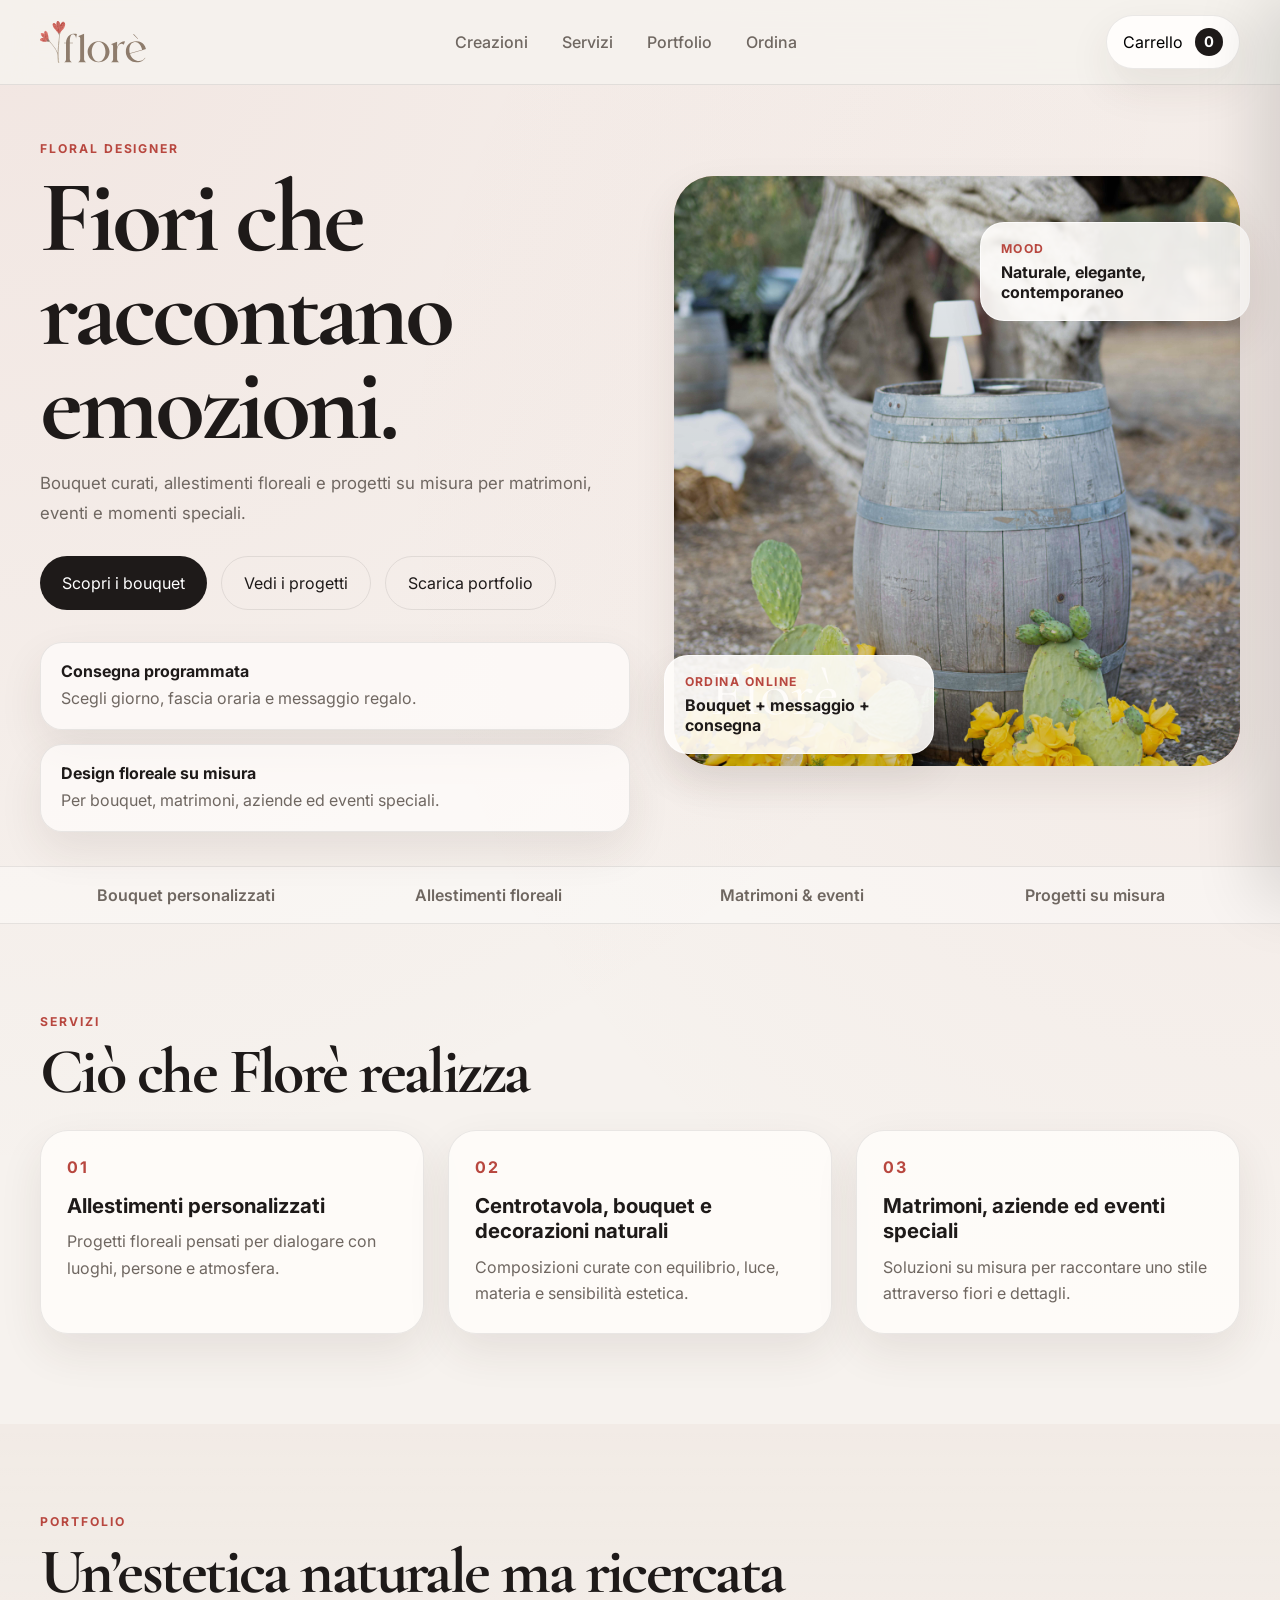
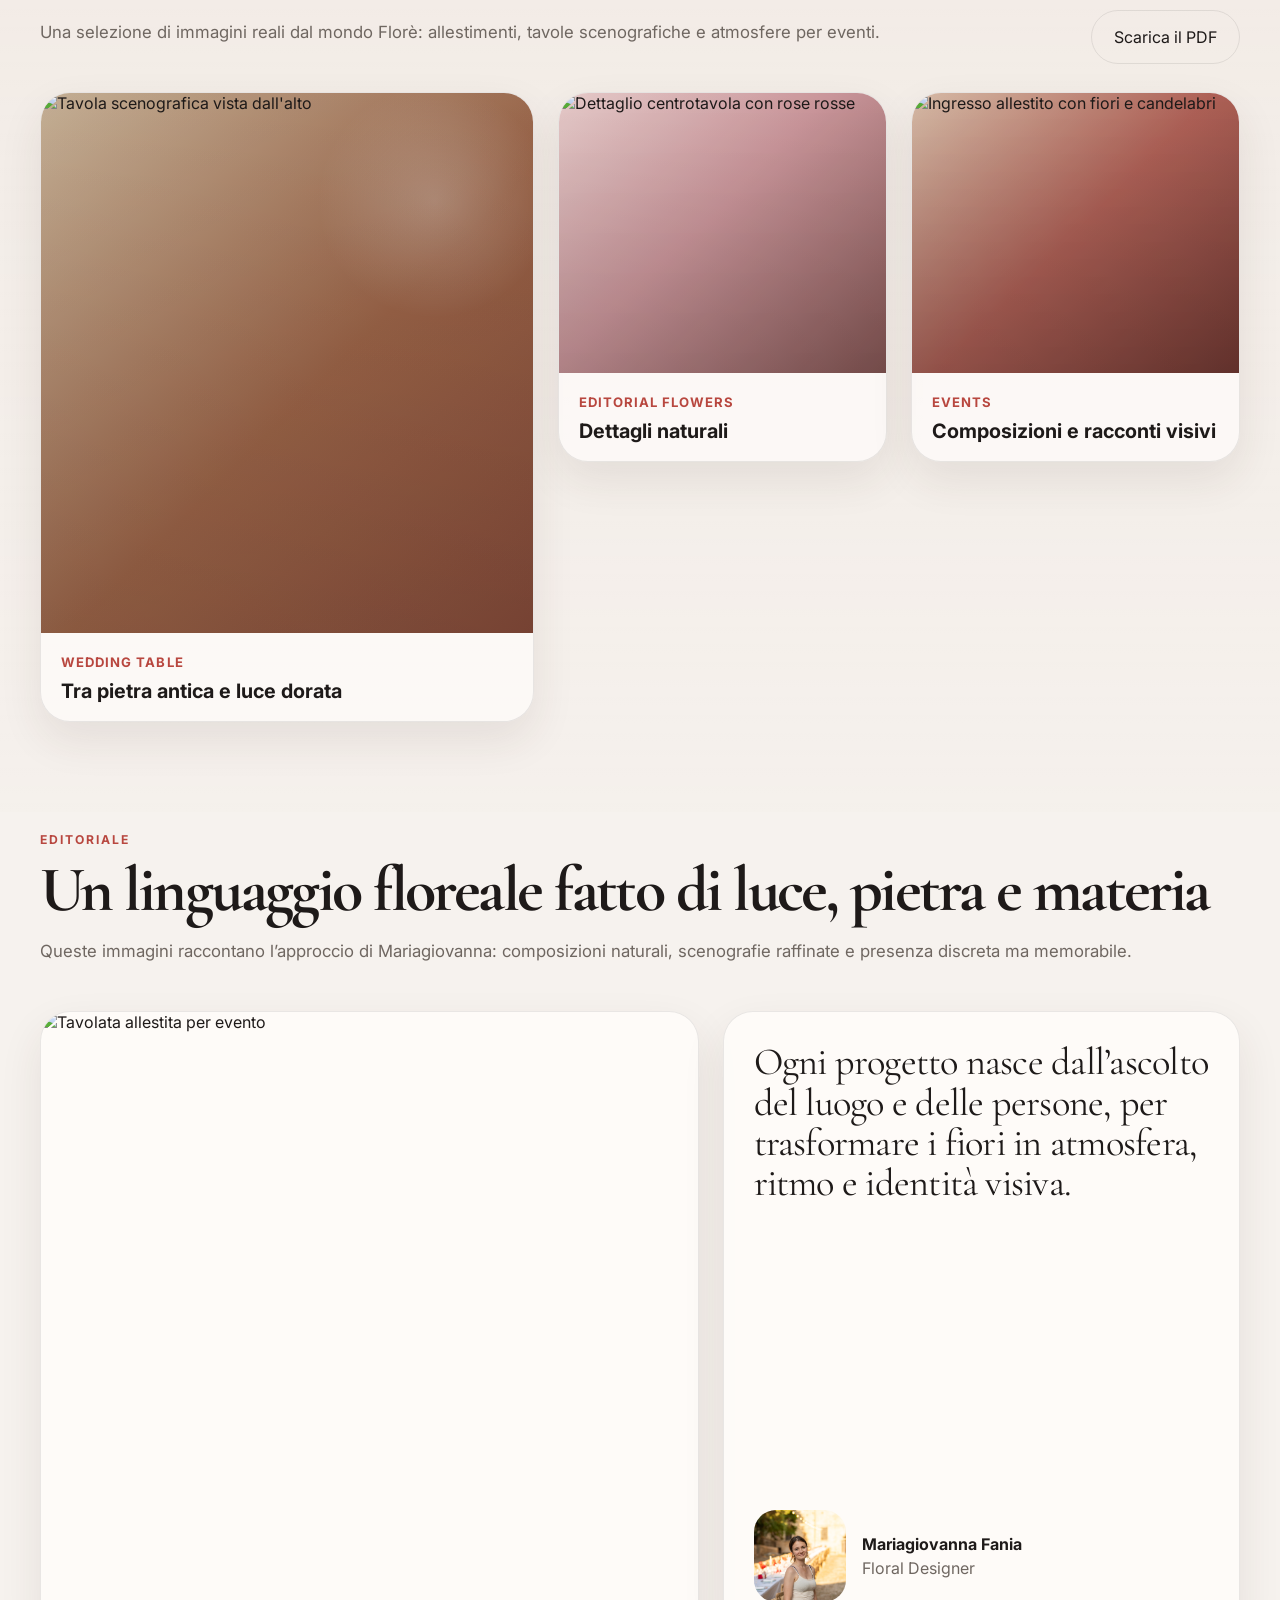
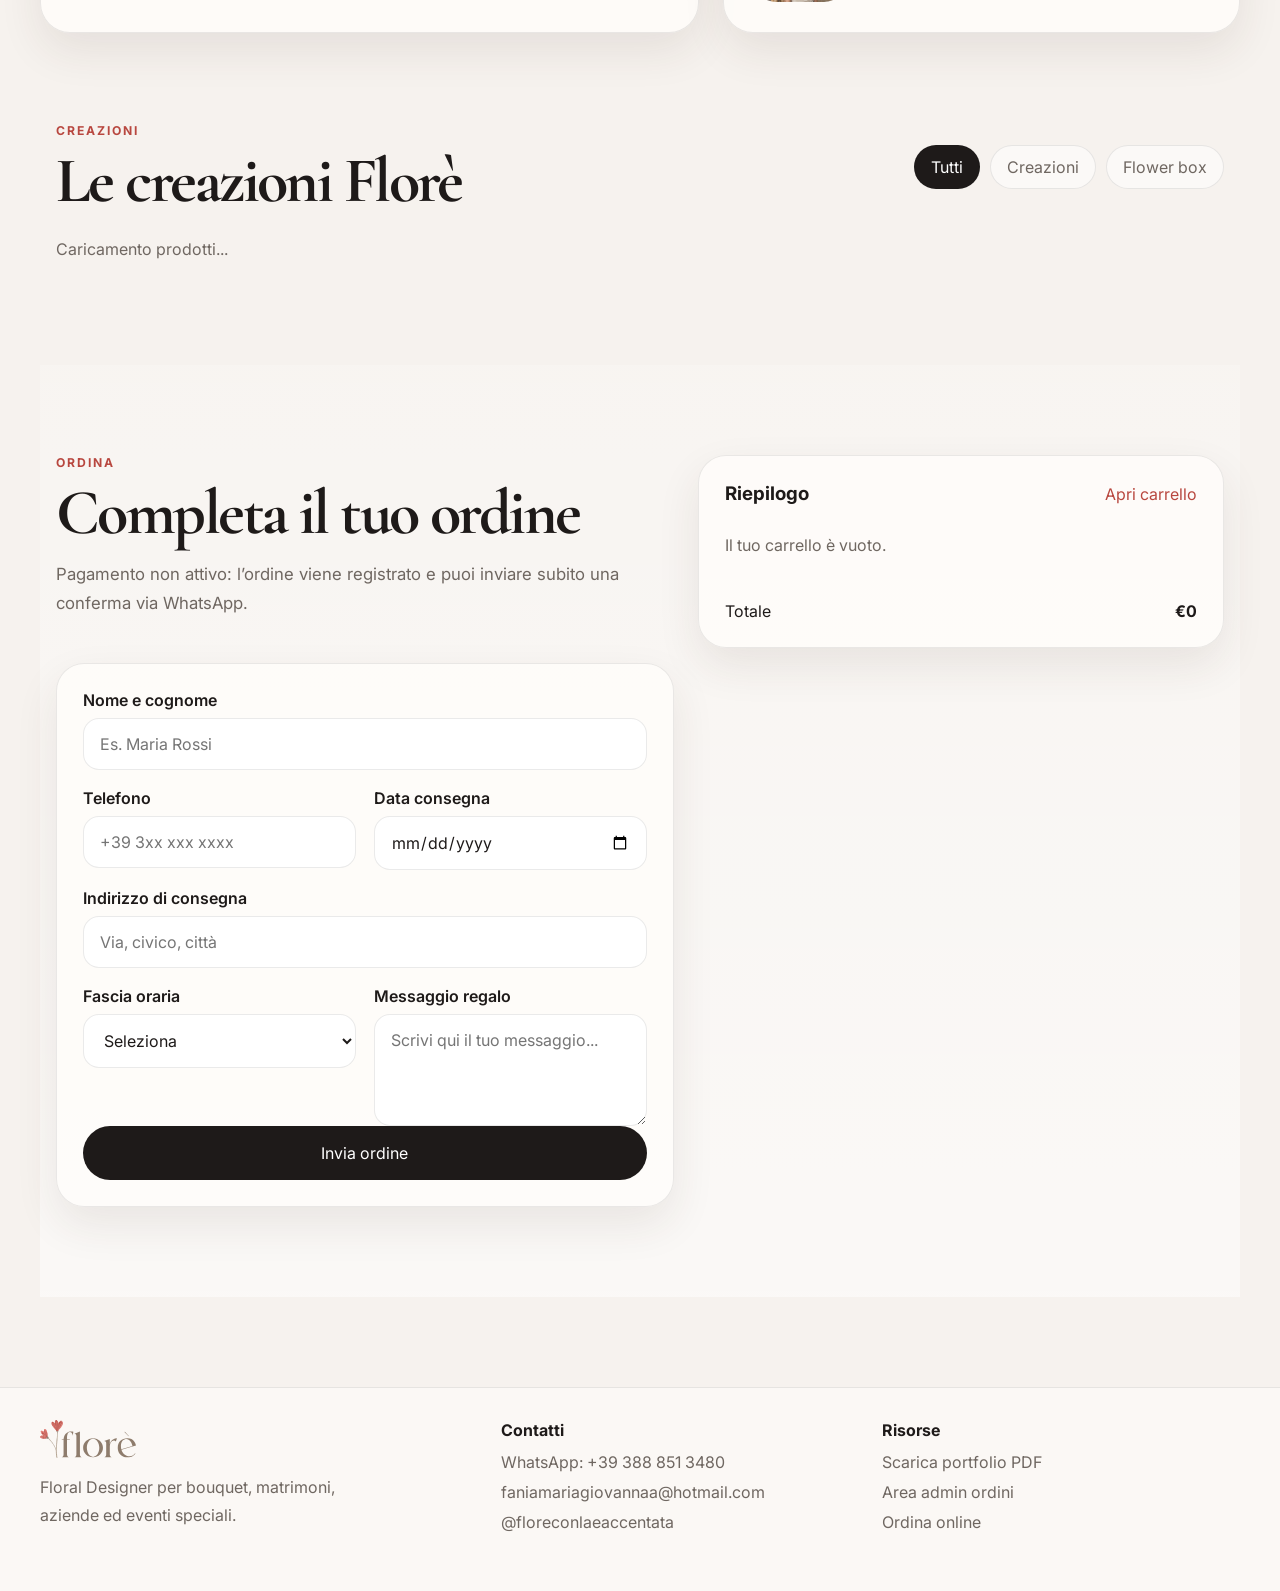
==== commit d10f80f0: "Update index.html" ====
--- a/index.html
+++ b/index.html
@@ -75,7 +75,7 @@
 
         <div class="hero-media">
           <div class="hero-visual">
-            <img src="hero-villa.png" alt="Allestimento floreale Florè in villa storica" class="hero-photo">
+            <img src="hero-villa.jpg" alt="Allestimento floreale Florè in villa storica" class="hero-photo">
             <div class="hero-stamp">Florè</div>
           </div>
           <div class="hero-floating hero-floating-top">
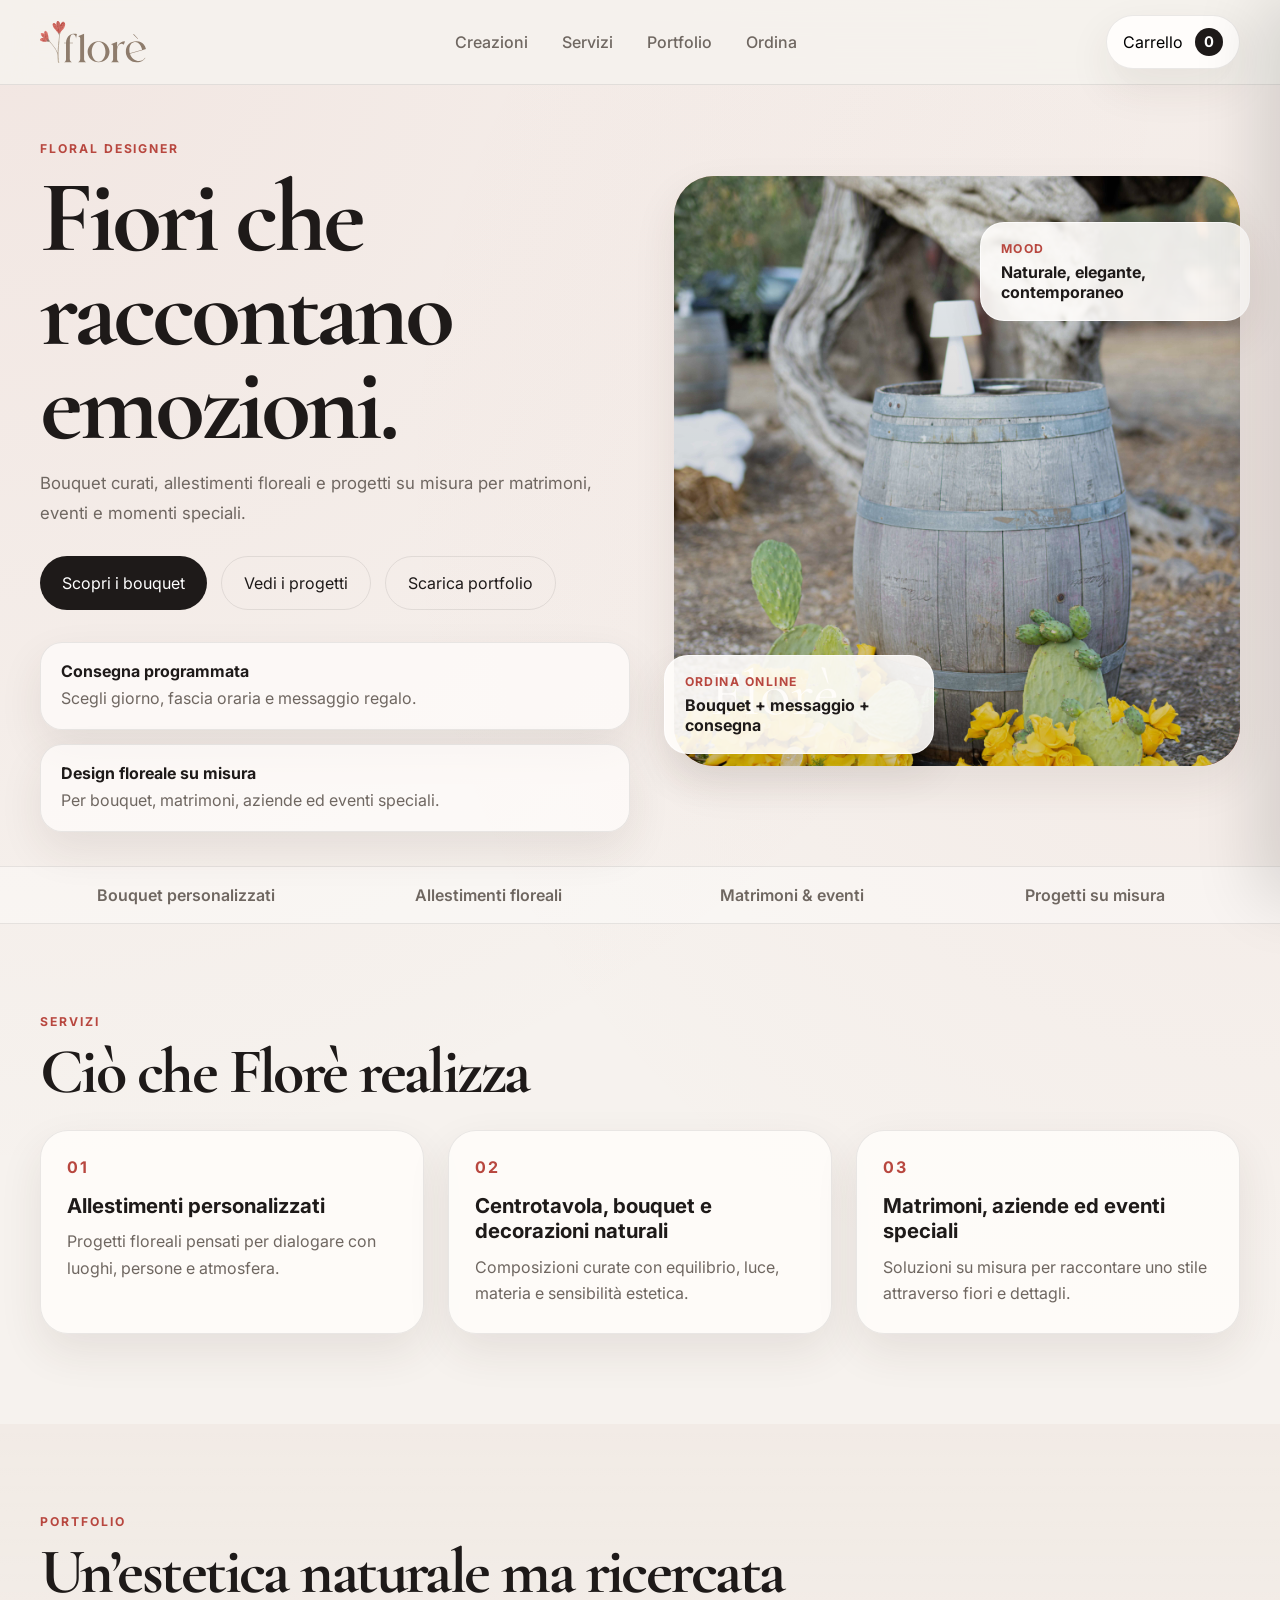
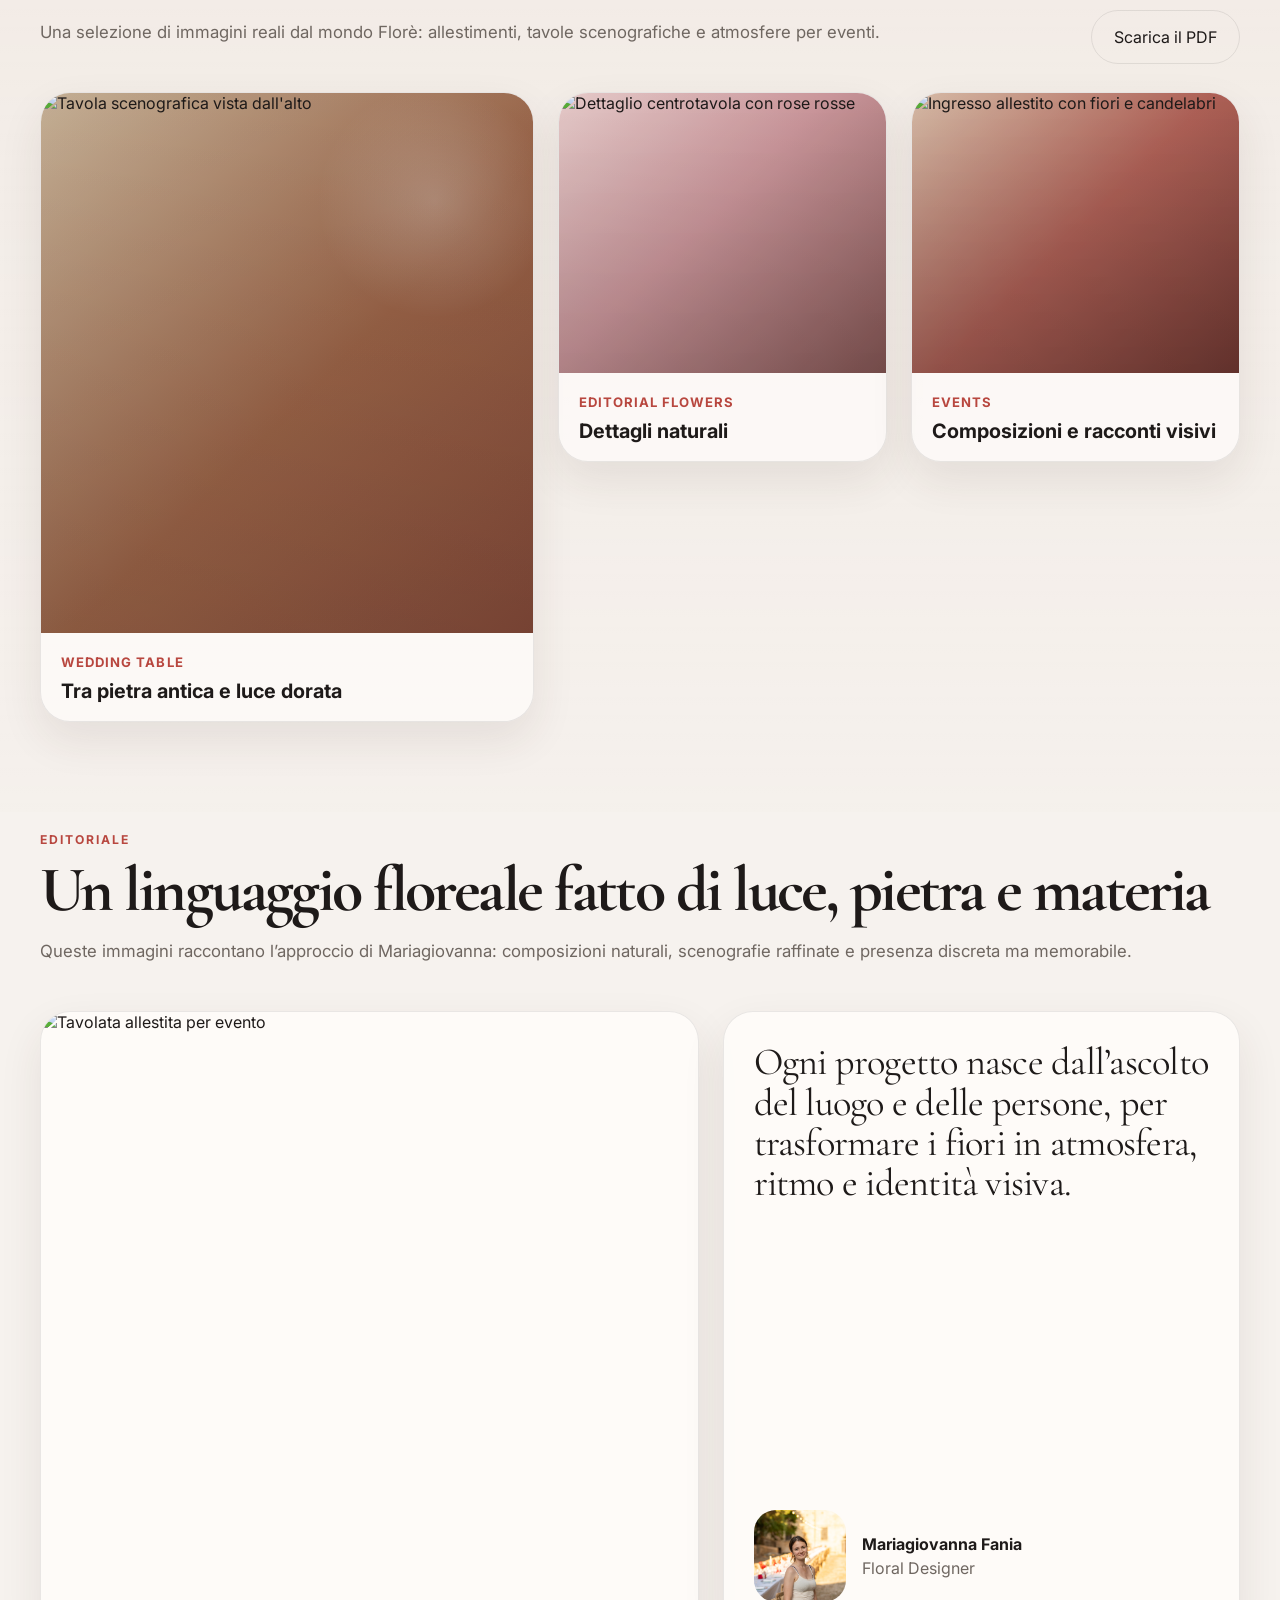
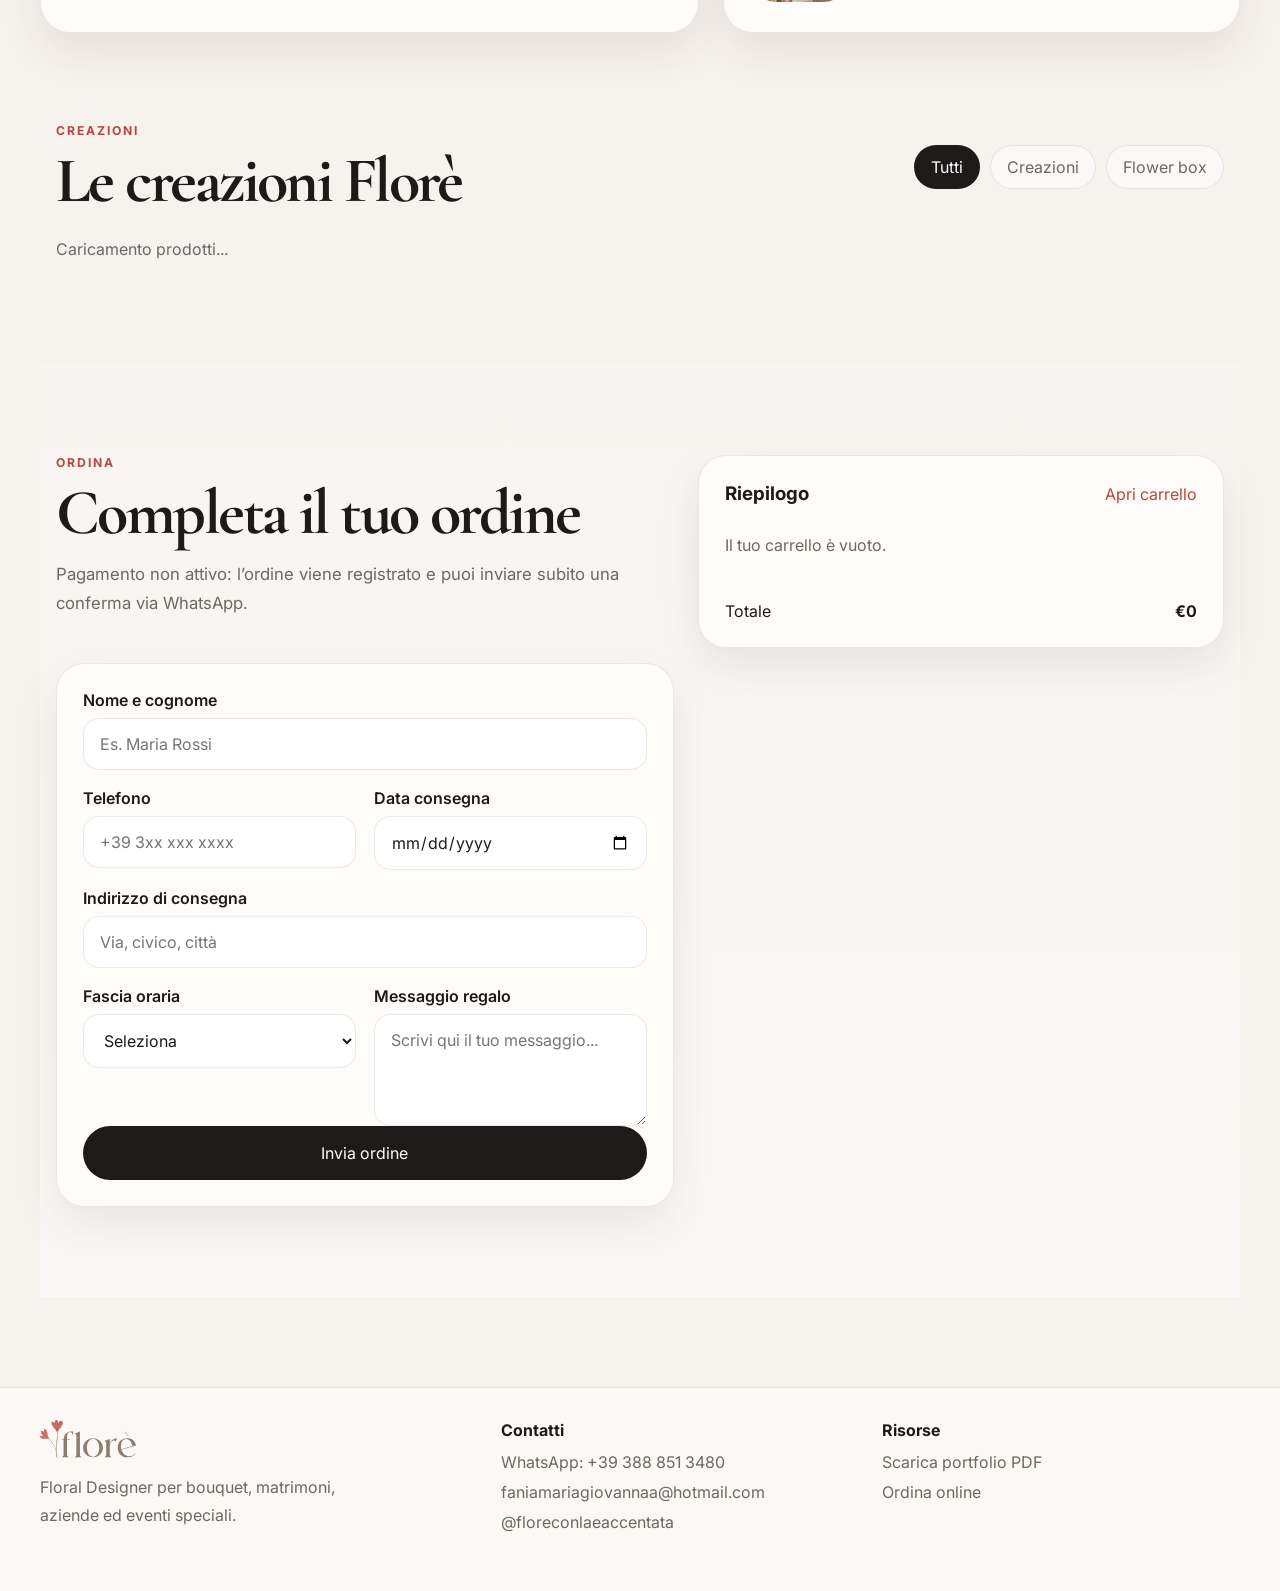
==== commit 3a8feac6: "Update index.html" ====
--- a/index.html
+++ b/index.html
@@ -9,6 +9,7 @@
   <link rel="preconnect" href="https://fonts.gstatic.com" crossorigin>
   <link href="https://fonts.googleapis.com/css2?family=Cormorant+Garamond:wght@500;600;700&family=Inter:wght@400;500;600;700&display=swap" rel="stylesheet">
   <link rel="stylesheet" href="style.css" />
+  <link rel="icon" type="image/png" href="favicon.png">
   <script src="https://cdn.jsdelivr.net/npm/@supabase/supabase-js@2"></script>
 </head>
 <body>
@@ -304,7 +305,6 @@
         <h4>Risorse</h4>
         <ul class="footer-list">
           <li><a href="portfolio-flore.pdf" download>Scarica portfolio PDF</a></li>
-          <li><a href="admin.html">Area admin ordini</a></li>
           <li><a href="#checkout">Ordina online</a></li>
         </ul>
       </div>
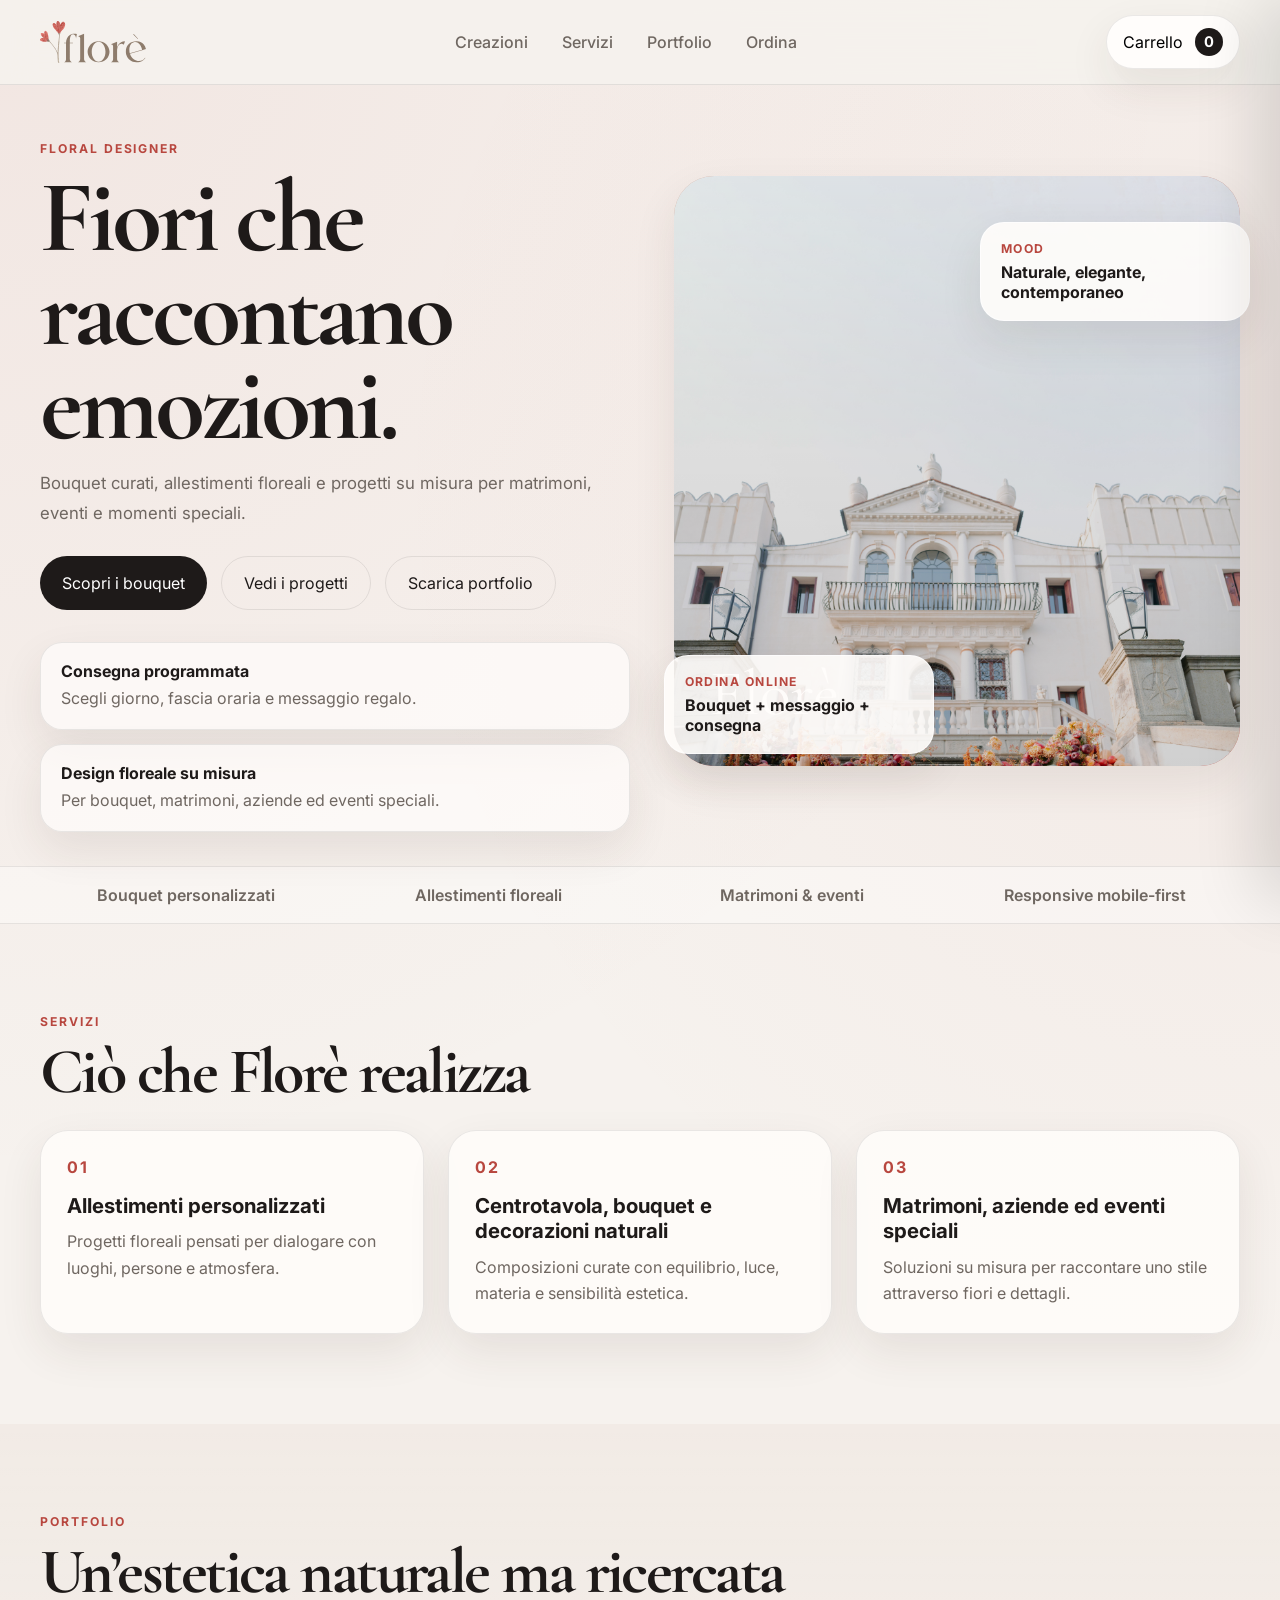
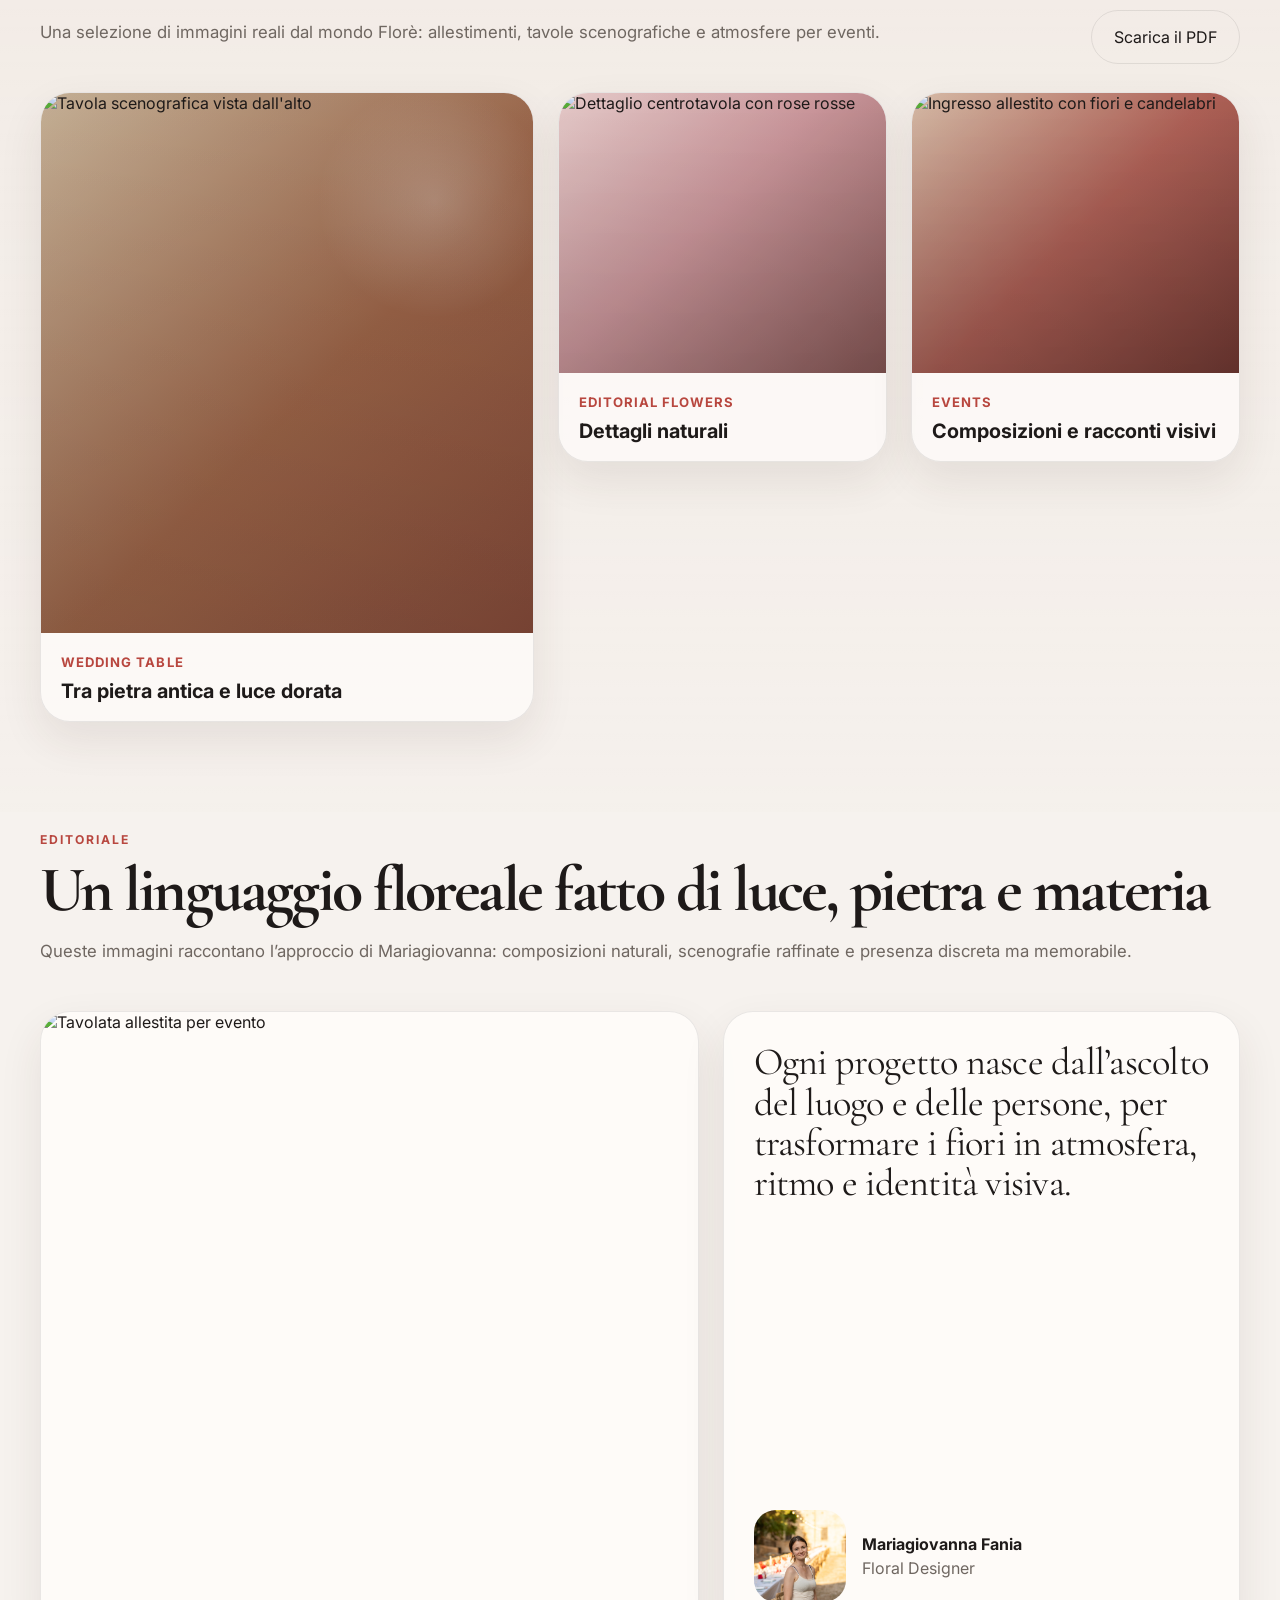
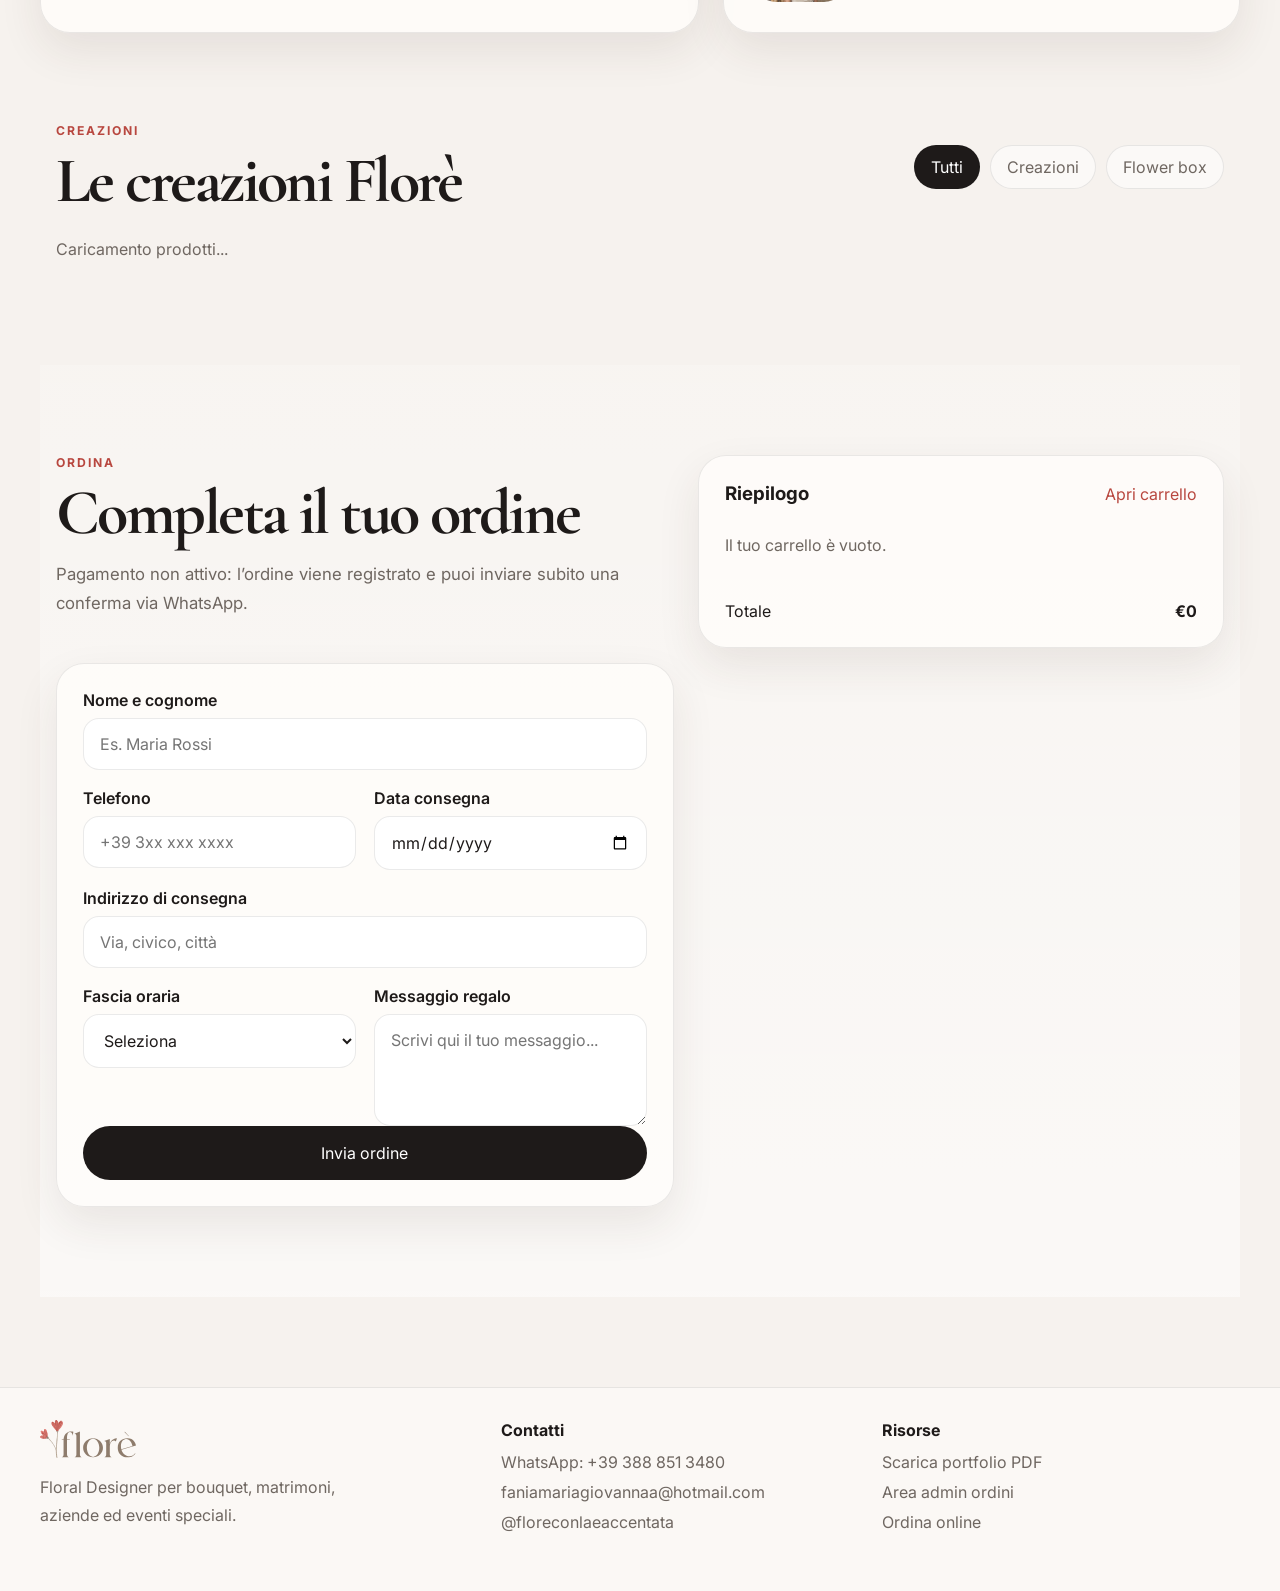
==== commit 695d8554: "Add files via upload" ====
--- a/index.html
+++ b/index.html
@@ -9,7 +9,6 @@
   <link rel="preconnect" href="https://fonts.gstatic.com" crossorigin>
   <link href="https://fonts.googleapis.com/css2?family=Cormorant+Garamond:wght@500;600;700&family=Inter:wght@400;500;600;700&display=swap" rel="stylesheet">
   <link rel="stylesheet" href="style.css" />
-  <link rel="icon" type="image/png" href="favicon.png">
   <script src="https://cdn.jsdelivr.net/npm/@supabase/supabase-js@2"></script>
 </head>
 <body>
@@ -76,7 +75,7 @@
 
         <div class="hero-media">
           <div class="hero-visual">
-            <img src="hero-villa.jpg" alt="Allestimento floreale Florè in villa storica" class="hero-photo">
+            <img src="hero-villa.png" alt="Allestimento floreale Florè in villa storica" class="hero-photo">
             <div class="hero-stamp">Florè</div>
           </div>
           <div class="hero-floating hero-floating-top">
@@ -96,7 +95,7 @@
         <span>Bouquet personalizzati</span>
         <span>Allestimenti floreali</span>
         <span>Matrimoni & eventi</span>
-        <span>Progetti su misura</span>
+        <span>Responsive mobile-first</span>
       </div>
     </section>
 
@@ -305,6 +304,7 @@
         <h4>Risorse</h4>
         <ul class="footer-list">
           <li><a href="portfolio-flore.pdf" download>Scarica portfolio PDF</a></li>
+          <li><a href="admin.html">Area admin ordini</a></li>
           <li><a href="#checkout">Ordina online</a></li>
         </ul>
       </div>
--- a/style.css
+++ b/style.css
@@ -929,3 +929,22 @@
     font-size:1.7rem;
   }
 }
+
+
+/* v13 whatsapp + request price */
+.catalog-badge-featured{background:rgba(184,71,63,.12);color:var(--brand);}
+.catalog-badge-unavailable{background:rgba(30,26,25,.09);color:var(--text);}
+.btn[disabled]{opacity:.55;cursor:not-allowed;transform:none !important;}
+.search-input{width:100%;padding:14px 16px;border-radius:16px;border:1px solid var(--line);background:rgba(255,255,255,.85);font:inherit;color:var(--text);}
+.search-wrap{width:min(320px,100%);}
+.wa-modal{position:fixed;inset:0;z-index:140;pointer-events:none;}
+.wa-modal.open{pointer-events:auto;}
+.wa-modal-overlay{position:absolute;inset:0;background:rgba(25,19,18,.42);opacity:0;transition:opacity .2s ease;}
+.wa-modal.open .wa-modal-overlay{opacity:1;}
+.wa-modal-card{position:absolute;left:50%;top:50%;transform:translate(-50%,-50%) scale(.96);width:min(92vw,520px);padding:26px;border-radius:28px;background:rgba(255,253,251,.98);border:1px solid var(--line);box-shadow:0 28px 80px rgba(0,0,0,.18);opacity:0;transition:transform .2s ease, opacity .2s ease;}
+.wa-modal.open .wa-modal-card{transform:translate(-50%,-50%) scale(1);opacity:1;}
+.wa-modal-card h3{margin:0 0 10px;font-size:2rem;line-height:1;font-family:"Cormorant Garamond",serif;}
+.wa-modal-card p{margin:0;color:var(--muted);line-height:1.65;}
+.wa-modal-actions{display:grid;gap:10px;margin-top:18px;}
+@media (max-width:840px){.search-wrap{width:100%;}}
+@media (max-width:560px){.wa-modal-card{padding:20px;border-radius:22px;}.wa-modal-card h3{font-size:1.7rem;}}
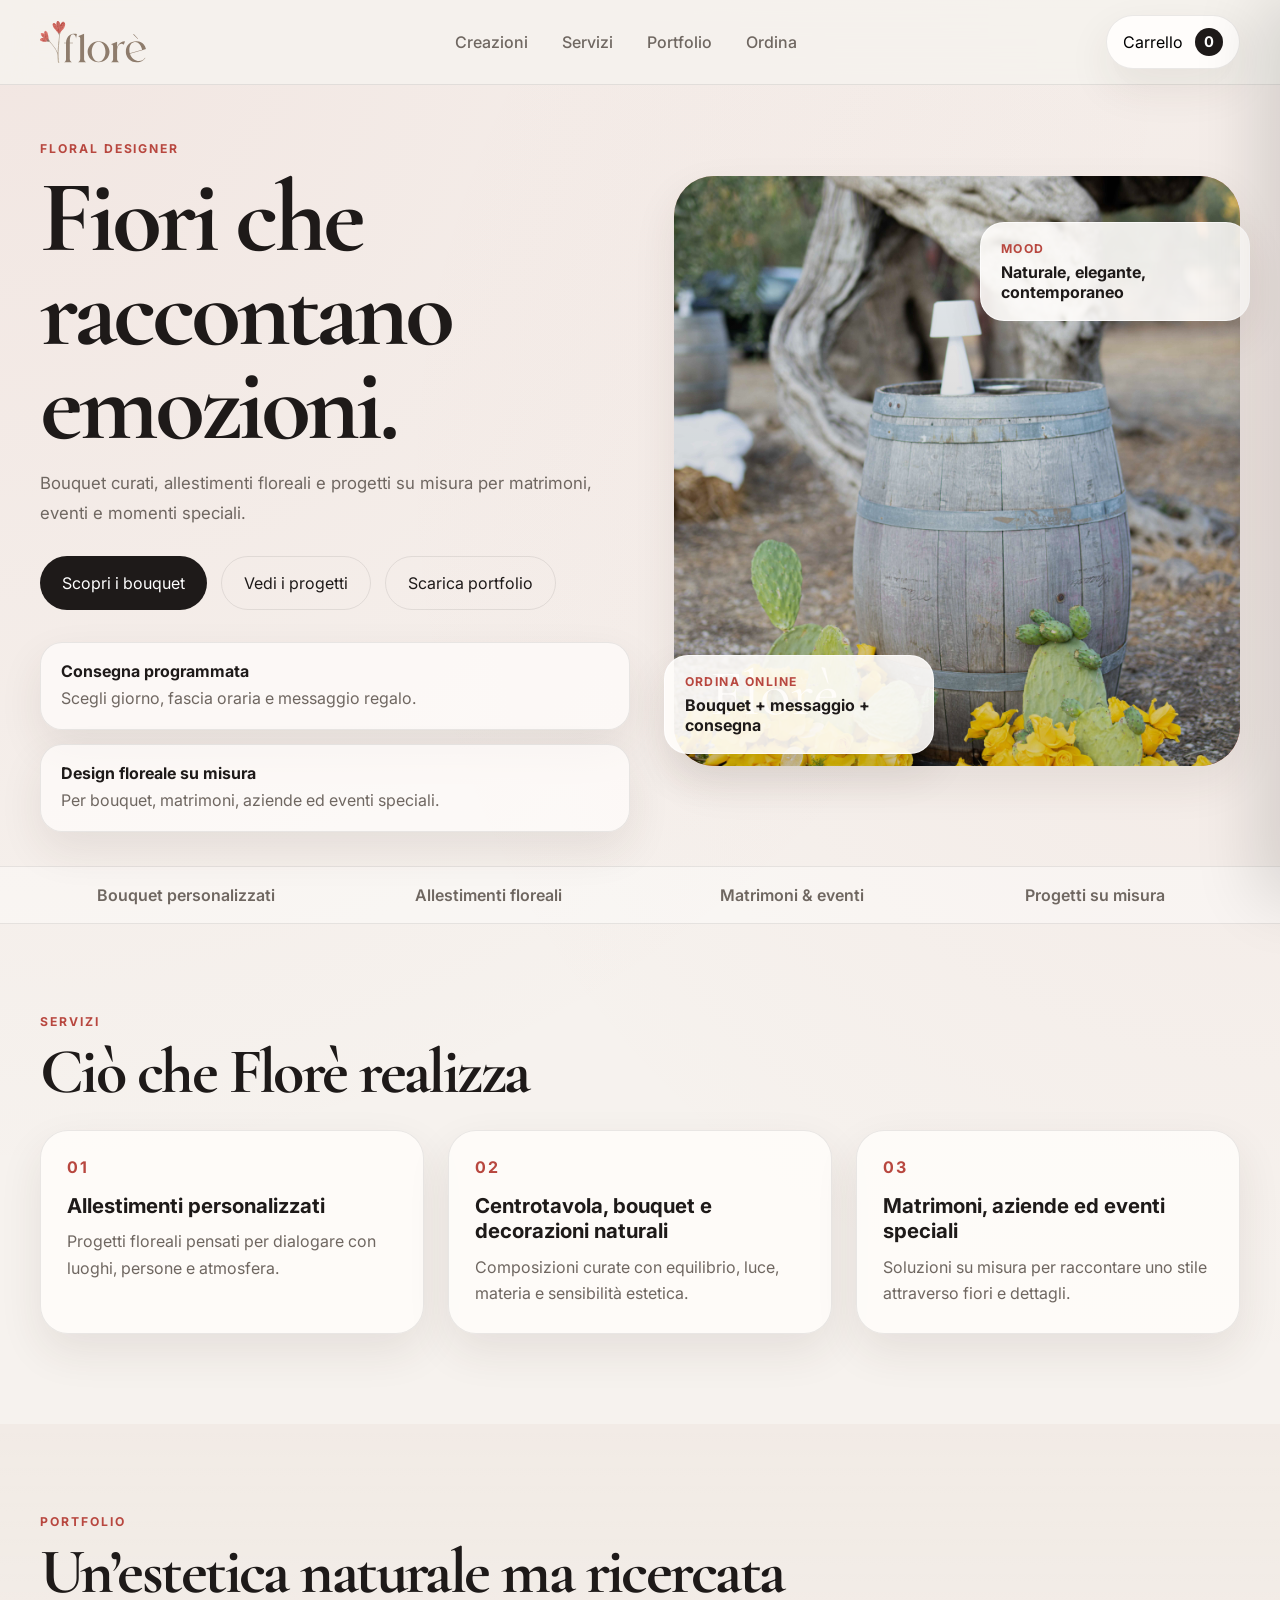
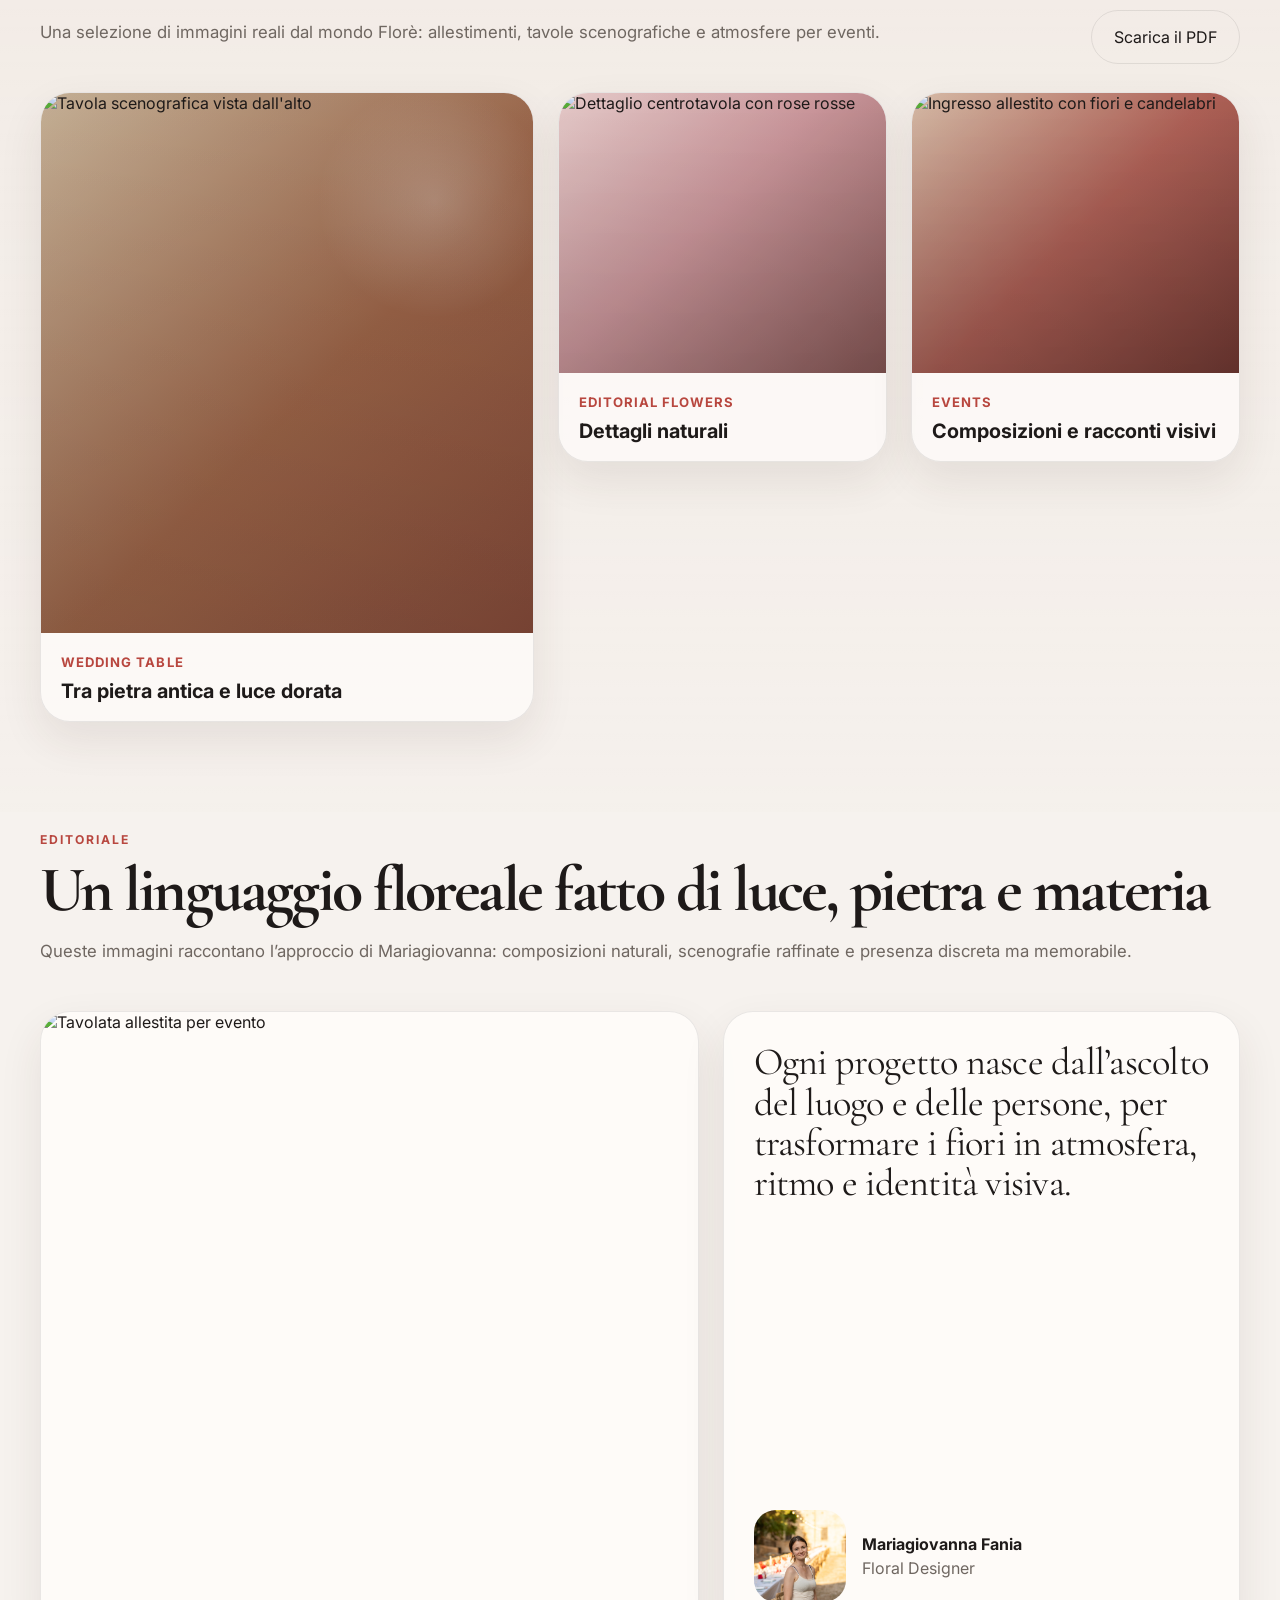
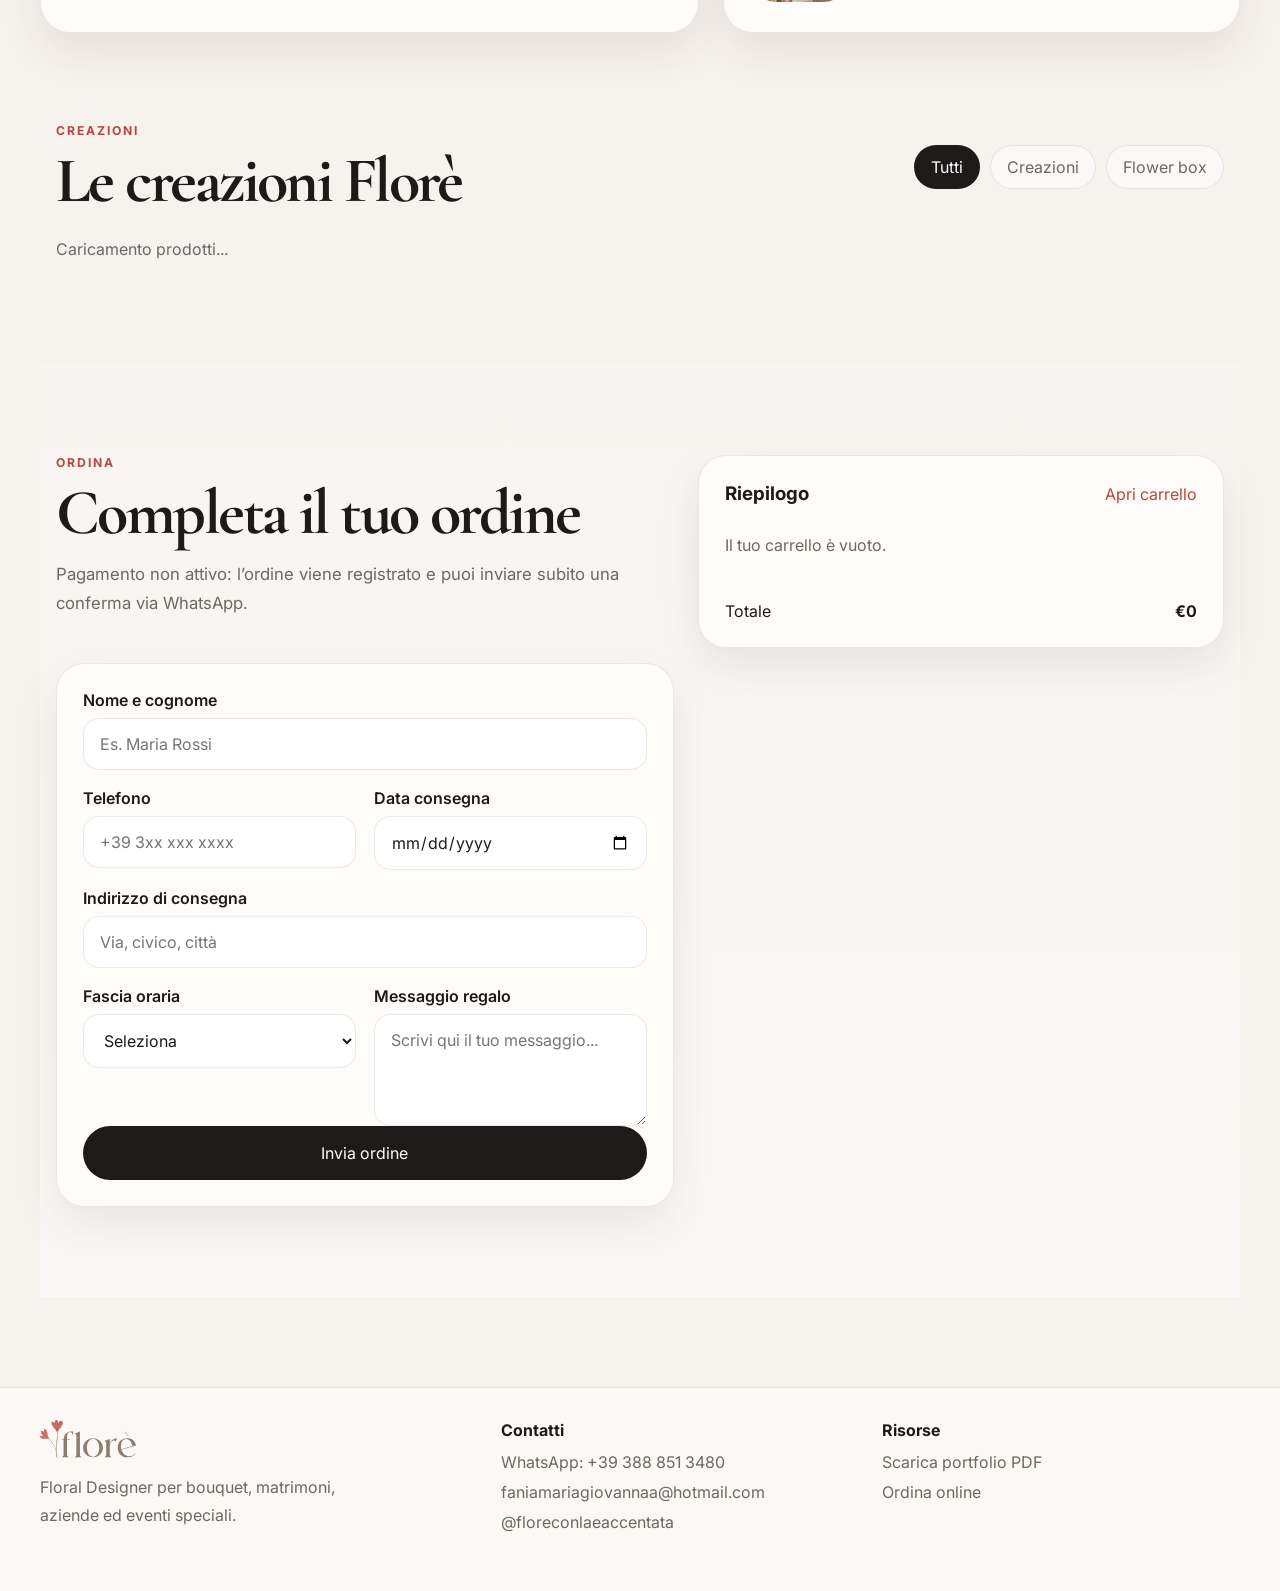
==== commit 30b4b8b2: "Update index.html" ====
--- a/index.html
+++ b/index.html
@@ -75,7 +75,7 @@
 
         <div class="hero-media">
           <div class="hero-visual">
-            <img src="hero-villa.png" alt="Allestimento floreale Florè in villa storica" class="hero-photo">
+            <img src="hero-villa.jpg" alt="Allestimento floreale Florè in villa storica" class="hero-photo">
             <div class="hero-stamp">Florè</div>
           </div>
           <div class="hero-floating hero-floating-top">
@@ -95,7 +95,7 @@
         <span>Bouquet personalizzati</span>
         <span>Allestimenti floreali</span>
         <span>Matrimoni & eventi</span>
-        <span>Responsive mobile-first</span>
+        <span>Progetti su misura</span>
       </div>
     </section>
 
@@ -304,7 +304,6 @@
         <h4>Risorse</h4>
         <ul class="footer-list">
           <li><a href="portfolio-flore.pdf" download>Scarica portfolio PDF</a></li>
-          <li><a href="admin.html">Area admin ordini</a></li>
           <li><a href="#checkout">Ordina online</a></li>
         </ul>
       </div>
